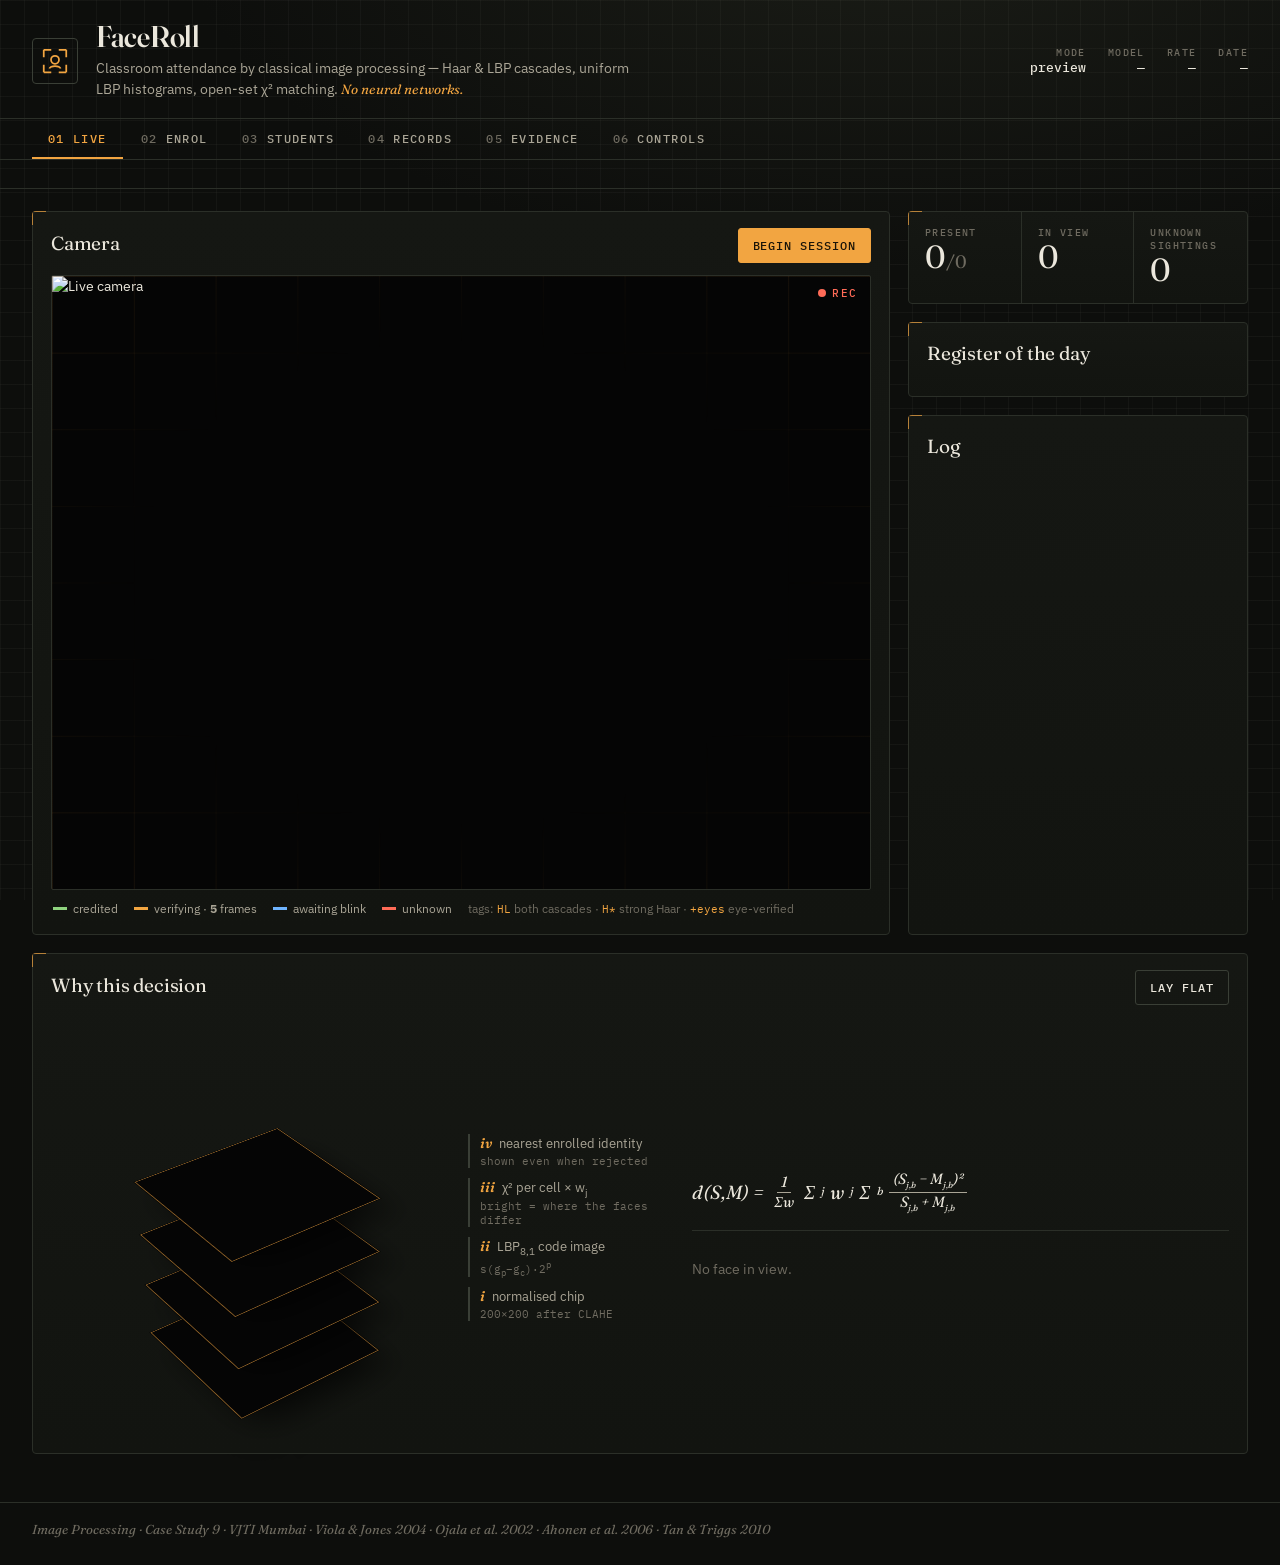
==== static/index.html @ 32aed8c4 "Stage 2: end-to-end system with Haar+LBP consensus, open-set LBP, web dashboard - detector.py: Haar " ====
<!doctype html>
<html lang="en">
<head>
<meta charset="utf-8">
<meta name="viewport" content="width=device-width, initial-scale=1">
<title>FaceRoll Attendance</title>
<link rel="preconnect" href="https://fonts.googleapis.com">
<link rel="preconnect" href="https://fonts.gstatic.com" crossorigin>
<link href="https://fonts.googleapis.com/css2?family=Fraunces:opsz,wght@9..144,400;9..144,600&family=IBM+Plex+Mono:wght@400;500&family=IBM+Plex+Sans:wght@400;500;600&display=swap" rel="stylesheet">
<link rel="stylesheet" href="/static/style.css">
<link rel="icon" href="data:image/svg+xml,<svg xmlns='http://www.w3.org/2000/svg' viewBox='0 0 24 24'><rect width='24' height='24' rx='3' fill='%23161814'/><path d='M5 5h5M5 5v5M19 5h-5M19 5v5M5 19h5M5 19v-5M19 19h-5M19 19v-5' stroke='%23f2a541' stroke-width='2' fill='none'/></svg>">
</head>
<body>
<header class="masthead">
  <div class="mark">
    <svg viewBox="0 0 24 24"><path d="M3 3h6M3 3v6M21 3h-6M21 3v6M3 21h6M3 21v-6M21 21h-6M21 21v-6"/><circle cx="12" cy="11" r="3.2"/><path d="M7.5 18c1.2-2.6 7.8-2.6 9 0"/></svg>
  </div>
  <div class="title">
    <h1>FaceRoll</h1>
    <p>Classroom attendance by classical image processing &mdash; Haar &amp; LBP cascades, uniform LBP histograms, open-set &chi;&sup2; matching. <span class="nn">No neural networks.</span></p>
  </div>
  <div class="status">
    <div><span class="lbl">mode</span><b id="modePill">preview</b></div>
    <div><span class="lbl">model</span><b id="modelInfo">&mdash;</b></div>
    <div><span class="lbl">rate</span><b id="kFps">&mdash;</b></div>
    <div><span class="lbl">date</span><b id="dateLine">&mdash;</b></div>
  </div>
</header>

<nav class="channels">
  <a data-tab="live" class="on"><i>01</i>Live</a>
  <a data-tab="register"><i>02</i>Enrol</a>
  <a data-tab="students"><i>03</i>Students</a>
  <a data-tab="records"><i>04</i>Records</a>
  <a data-tab="insights"><i>05</i>Evidence</a>
  <a data-tab="settings"><i>06</i>Controls</a>
</nav>

<div class="chain" id="chain" aria-label="Signal chain"></div>

<main class="stage" id="stage">
  <div class="toast" id="toast"></div>

  <!-- ============================================================ LIVE -->
  <section id="tab-live" class="face on">
    <div class="grid-live">
      <div class="panel scope">
        <div class="panel-head">
          <h2>Camera</h2>
          <div class="actions">
            <button id="btnStart" class="go">Begin session</button>
            <button id="btnStop" class="stop" hidden>End &amp; write register</button>
          </div>
        </div>
        <div class="video-wrap">
          <img id="video" src="/stream.mjpg" alt="Live camera">
          <div class="graticule"></div>
          <div class="rec" id="recDot" hidden>REC</div>
        </div>
        <div class="legend">
          <span><i class="sw ok"></i>credited</span>
          <span><i class="sw ver"></i>verifying &middot; <b id="confN">5</b> frames</span>
          <span><i class="sw blink"></i>awaiting blink</span>
          <span><i class="sw bad"></i>unknown</span>
          <span class="dim">tags: <code>HL</code> both cascades &middot; <code>H*</code> strong Haar &middot; <code>+eyes</code> eye-verified</span>
        </div>
      </div>

      <div class="col">
        <div class="panel readouts">
          <div class="ro"><span>present</span><b id="kPresent">0<small>/0</small></b></div>
          <div class="ro"><span>in view</span><b id="kFaces">0</b></div>
          <div class="ro"><span>unknown sightings</span><b id="kUnknown">0</b></div>
        </div>
        <div class="panel">
          <div class="panel-head"><h2>Register of the day</h2><span class="dim mono" id="rosterCount"></span></div>
          <ul class="roster" id="roster"></ul>
        </div>
        <div class="panel grow">
          <div class="panel-head"><h2>Log</h2></div>
          <ul class="feed" id="feed"></ul>
        </div>
      </div>
    </div>

    <div class="panel why">
      <div class="panel-head">
        <h2>Why this decision</h2>
        <button class="ghost" id="btnFlat">Lay flat</button>
      </div>
      <div class="why-grid">
        <div class="stack-wrap">
          <div class="stack" id="stack">
            <div class="layer" style="--i:0"><div class="img" data-q="0"></div><label><b>i</b> normalised chip<small>200&times;200, CLAHE</small></label></div>
            <div class="layer" style="--i:1"><div class="img" data-q="1"></div><label><b>ii</b> LBP<sub>8,1</sub> codes<small>s(g<sub>p</sub>&minus;g<sub>c</sub>)&middot;2<sup>p</sup></small></label></div>
            <div class="layer" style="--i:2"><div class="img" data-q="2"></div><label><b>iii</b> &chi;&sup2; per cell &times; w<sub>j</sub><small>where it differs</small></label></div>
            <div class="layer" style="--i:3"><div class="img" data-q="3"></div><label><b>iv</b> nearest identity<small>enrolment image</small></label></div>
          </div>
          <ol class="stack-legend" id="stackLegend">
            <li data-l="3"><b>iv</b> nearest enrolled identity <small>shown even when rejected</small></li>
            <li data-l="2"><b>iii</b> &chi;&sup2; per cell &times; w<sub>j</sub> <small>bright = where the faces differ</small></li>
            <li data-l="1"><b>ii</b> LBP<sub>8,1</sub> code image <small>s(g<sub>p</sub>&minus;g<sub>c</sub>)&middot;2<sup>p</sup></small></li>
            <li data-l="0"><b>i</b> normalised chip <small>200&times;200 after CLAHE</small></li>
          </ol>
        </div>
        <div class="decision" id="decision">
          <div class="eq">
            d(S,M) = <span class="frac"><span>1</span><span>&Sigma;w</span></span>
            &Sigma;<sub>j</sub> w<sub>j</sub> &Sigma;<sub>b</sub>
            <span class="frac"><span>(S<sub>j,b</sub> &minus; M<sub>j,b</sub>)&sup2;</span><span>S<sub>j,b</sub> + M<sub>j,b</sub></span></span>
          </div>
          <div id="faceTable" class="faces"><p class="dim">No face in view.</p></div>
        </div>
      </div>
    </div>
  </section>

  <!-- ============================================================ REGISTER -->
  <section id="tab-register" class="face">
    <div class="grid-2">
      <div class="panel">
        <div class="panel-head"><h2>Enrol a student</h2></div>
        <p class="lede">Thirty face images are taken from the webcam. Blurred (variance of Laplacian &lt; 40), dark or over-exposed captures are refused, and small head turns are requested so the templates span some pose.</p>
        <label>Roll number<input id="rRoll" placeholder="241060059" autocomplete="off" spellcheck="false"></label>
        <label>Name<input id="rName" placeholder="Full name" autocomplete="off" spellcheck="false"></label>
        <div class="seg"><button class="on" data-src="cam">Webcam</button><button data-src="upload">From photographs</button></div>
        <div id="srcCam"><button id="btnReg" class="go wide">Start capture</button></div>
        <div id="srcUpload" hidden>
          <label class="drop">Ten or more photographs, one clear face each<input type="file" id="rFiles" multiple accept="image/*"></label>
          <button id="btnUpload" class="go wide">Import and train</button>
        </div>
      </div>
      <div class="panel">
        <div class="video-wrap"><img id="regVideo" alt="Enrolment camera"><div class="graticule"></div></div>
        <div class="reg-status">
          <div class="ring"><svg viewBox="0 0 36 36"><circle cx="18" cy="18" r="15.5" class="track"/><circle cx="18" cy="18" r="15.5" class="prog" id="ringProg"/></svg><b id="ringTxt">0/30</b></div>
          <div><div class="hint" id="regHint">Enter a roll number and name, then start.</div>
            <button id="btnRegCancel" class="ghost" hidden>Stop</button></div>
        </div>
      </div>
    </div>
  </section>

  <!-- ============================================================ STUDENTS -->
  <section id="tab-students" class="face">
    <div class="panel-head bare">
      <h2 class="big">Enrolled students</h2>
      <div class="actions"><span class="dim small">Images stay on this machine in <code>dataset/</code>. Click a card to see its captures.</span><button id="btnTrain">Retrain</button></div>
    </div>
    <div class="cards" id="studentCards"></div>
  </section>

  <!-- ============================================================ RECORDS -->
  <section id="tab-records" class="face">
    <div class="panel-head bare"><h2 class="big">Attendance registers</h2><span class="dim small">One CSV per day &middot; roll, name, status, time</span></div>
    <div id="recordList"></div>
  </section>

  <!-- ============================================================ EVIDENCE -->
  <section id="tab-insights" class="face">
    <div class="panel-head bare"><h2 class="big">Evidence</h2><span class="dim small">Measured with <code>benchmark.py</code> on LFW and Extended Yale B &middot; click a plot to turn it over</span></div>
    <div class="readouts wide" id="benchKpis"></div>
    <div class="figs" id="figs"></div>
  </section>

  <!-- ============================================================ SETTINGS -->
  <section id="tab-settings" class="face">
    <div class="grid-2">
      <div class="panel form">
        <div class="panel-head"><h2>Detection</h2></div>
        <label>Detector
          <select id="sDETECTOR"><option value="consensus">Consensus &mdash; Haar &and; LBP, eye rescue</option><option value="haar">Haar cascade (Viola&ndash;Jones)</option><option value="lbp">LBP cascade (fastest)</option><option value="union">Union &mdash; Haar &or; LBP</option></select></label>
        <label>Haar minimum neighbours <output id="oMIN_NEIGHBORS"></output><input type="range" id="sMIN_NEIGHBORS" min="3" max="12" step="1"></label>
        <div class="panel-head"><h2>Recognition</h2></div>
        <label>Illumination normalisation
          <select id="sILLUMINATION"><option value="clahe">CLAHE (clip 2.0, 8&times;8 tiles)</option><option value="tantriggs">Tan&ndash;Triggs (&gamma;, DoG, equalisation)</option><option value="none">None</option></select></label>
        <label class="check"><input type="checkbox" id="sLBP_TERNARY"> Local Ternary Patterns (t = 5)</label>
        <label>Distance threshold &tau;<sub>d</sub> <output id="oDIST_THRESHOLD"></output><input type="range" id="sDIST_THRESHOLD" min="0.1" max="0.8" step="0.01"></label>
        <label>Ratio threshold &tau;<sub>r</sub> = d<sub>1</sub>/d<sub>2</sub> <output id="oRATIO_THRESHOLD"></output><input type="range" id="sRATIO_THRESHOLD" min="0.6" max="1" step="0.01"></label>
        <div class="panel-head"><h2>Decision</h2></div>
        <label>Consecutive frames to credit <output id="oCONFIRM_FRAMES"></output><input type="range" id="sCONFIRM_FRAMES" min="1" max="15" step="1"></label>
        <label class="check"><input type="checkbox" id="sLIVENESS"> Require a blink (rejects printed photographs)</label>
        <button id="btnSave" class="go">Apply</button>
      </div>
      <div class="panel">
        <div class="panel-head"><h2>Calibrate on this class</h2></div>
        <p class="lede">Five-fold identification and a leave-one-person-out impostor test on the enrolled students (three or more). Reports the most lenient (&tau;<sub>d</sub>, &tau;<sub>r</sub>) that admits at most 1% of strangers.</p>
        <button id="btnCal">Run calibration</button>
        <pre id="calLog" class="log" hidden></pre>
        <button id="btnCalApply" class="go" hidden>Use suggested thresholds</button>
        <div class="panel-head" style="margin-top:24px"><h2>Camera</h2></div>
        <label class="check"><input type="checkbox" id="camOn" checked> Camera on</label>
      </div>
    </div>
  </section>
</main>

<footer class="colophon">Image Processing &middot; Case Study 9 &middot; VJTI Mumbai &middot; Viola &amp; Jones 2004 &middot; Ojala et al. 2002 &middot; Ahonen et al. 2006 &middot; Tan &amp; Triggs 2010</footer>
<script src="/static/app.js"></script>
</body>
</html>
---- static/style.css ----
/* FaceRoll: a lab instrument with a journal's typography. */
:root {
  --bg: #0d0e0c; --panel: #151713; --panel-2: #1c1f1a; --line: #2b2f28; --line-2: #3a3f36;
  --grid: rgba(233, 230, 220, .035);
  --ink: #ebe7dc; --ink-2: #aaa596; --ink-3: #6f6b60;
  --amber: #f2a541; --green: #8fd37f; --red: #ff6b57; --blue: #6fb4ff;
  --serif: "Fraunces", "Iowan Old Style", Georgia, serif;
  --sans: "IBM Plex Sans", ui-sans-serif, system-ui, sans-serif;
  --mono: "IBM Plex Mono", ui-monospace, "SF Mono", Menlo, monospace;
  --ease: cubic-bezier(.2, .7, .1, 1);
  color-scheme: dark;
}
* { box-sizing: border-box; }
html, body { margin: 0; }
body {
  min-height: 100vh; color: var(--ink); font: 14px/1.55 var(--sans);
  background:
    linear-gradient(var(--grid) 1px, transparent 1px) 0 0 / 24px 24px,
    linear-gradient(90deg, var(--grid) 1px, transparent 1px) 0 0 / 24px 24px,
    radial-gradient(1200px 600px at 70% -10%, #1b1d17 0%, transparent 60%),
    var(--bg);
  background-attachment: fixed;
}
code, .mono { font-family: var(--mono); font-size: .9em; }
code { color: var(--amber); }
.dim { color: var(--ink-3); } .small { font-size: 12.5px; }
h1, h2 { font-family: var(--serif); font-weight: 400; margin: 0; letter-spacing: -.01em; }

/* ------------------------------------------------------------- masthead */
.masthead { display: grid; grid-template-columns: auto 1fr auto; gap: 18px; align-items: center;
  padding: 22px 32px 18px; border-bottom: 1px solid var(--line); }
.mark { width: 46px; height: 46px; border: 1px solid var(--line-2); border-radius: 4px; display: grid; place-items: center; }
.mark svg { width: 30px; fill: none; stroke: var(--amber); stroke-width: 1.4; }
.title h1 { font-size: 30px; line-height: 1; font-weight: 600; font-variation-settings: "opsz" 144; }
.title p { margin: 6px 0 0; color: var(--ink-2); max-width: 68ch; font-size: 13.5px; }
.title .nn { color: var(--amber); font-style: italic; font-family: var(--serif); }
.status { display: flex; gap: 22px; }
.status div { display: flex; flex-direction: column; align-items: flex-end; }
.status .lbl { font: 500 10px var(--mono); text-transform: uppercase; letter-spacing: .14em; color: var(--ink-3); }
.status b { font: 500 13px var(--mono); color: var(--ink); white-space: nowrap; }
#modePill.attendance { color: var(--red); } #modePill.register { color: var(--amber); }

/* ------------------------------------------------------------- channel selector */
.channels { display: flex; gap: 2px; padding: 0 32px; border-bottom: 1px solid var(--line); overflow-x: auto; }
.channels a { cursor: pointer; padding: 12px 16px 11px; color: var(--ink-2); font: 500 12px var(--mono); text-transform: uppercase;
  letter-spacing: .12em; border-bottom: 2px solid transparent; white-space: nowrap; user-select: none; transition: color .2s; }
.channels a i { font-style: normal; color: var(--ink-3); margin-right: 8px; }
.channels a:hover { color: var(--ink); }
.channels a.on { color: var(--amber); border-bottom-color: var(--amber); }
.channels a.on i { color: var(--amber); }

/* ------------------------------------------------------------- signal chain */
.chain { display: flex; align-items: stretch; gap: 0; padding: 14px 32px; overflow-x: auto; border-bottom: 1px solid var(--line); }
.blk { flex: 1 1 auto; padding: 6px 9px; border: 1px solid var(--line-2); background: var(--panel); border-radius: 3px; }
.blk b { display: block; font: 500 10.5px var(--mono); text-transform: uppercase; letter-spacing: .08em; color: var(--ink); }
.blk span { display: block; font: 400 10.5px var(--mono); color: var(--ink-3); white-space: nowrap; }
.blk.hot { border-color: var(--amber); } .blk.hot b { color: var(--amber); }
.wire { flex: none; width: 14px; align-self: center; height: 1px; background: var(--line-2); position: relative; overflow: hidden; }
.wire::after { content: ""; position: absolute; top: -1px; left: -8px; width: 8px; height: 3px; background: var(--amber);
  animation: pulse 1.6s linear infinite; opacity: .9; }
@keyframes pulse { to { left: 22px; } }

/* ------------------------------------------------------------- 3D stage: tabs are faces of a cube */
.stage { position: relative; perspective: 2200px; perspective-origin: 50% 30%; padding: 22px 32px 30px; }
.face { display: none; transform-style: preserve-3d; backface-visibility: hidden; }
.face.on { display: block; }
.face.in-r  { animation: cubeInR  .62s var(--ease) both; transform-origin: 0% 50%; }
.face.in-l  { animation: cubeInL  .62s var(--ease) both; transform-origin: 100% 50%; }
.face.out-r { animation: cubeOutR .62s var(--ease) both; transform-origin: 100% 50%; position: absolute; inset: 22px 32px auto; }
.face.out-l { animation: cubeOutL .62s var(--ease) both; transform-origin: 0% 50%;   position: absolute; inset: 22px 32px auto; }
@keyframes cubeInR  { from { transform: translateX(45%) rotateY(70deg);  opacity: 0; filter: brightness(.4); } to { transform: none; opacity: 1; filter: none; } }
@keyframes cubeInL  { from { transform: translateX(-45%) rotateY(-70deg); opacity: 0; filter: brightness(.4); } to { transform: none; opacity: 1; filter: none; } }
@keyframes cubeOutR { to   { transform: translateX(-45%) rotateY(-70deg); opacity: 0; filter: brightness(.4); } }
@keyframes cubeOutL { to   { transform: translateX(45%) rotateY(70deg);  opacity: 0; filter: brightness(.4); } }

/* ------------------------------------------------------------- panels */
.panel { background: linear-gradient(180deg, var(--panel), #121410); border: 1px solid var(--line); border-radius: 4px;
  padding: 16px 18px; margin-bottom: 18px; position: relative; }
.panel::before { content: ""; position: absolute; inset: -1px; border-radius: 4px; pointer-events: none;
  background: linear-gradient(90deg, var(--amber) 0 14px, transparent 14px) top left / 100% 1px no-repeat,
              linear-gradient(180deg, var(--amber) 0 14px, transparent 14px) top left / 1px 100% no-repeat; opacity: .7; }
.panel-head { display: flex; justify-content: space-between; align-items: baseline; gap: 12px; margin-bottom: 12px; flex-wrap: wrap; }
.panel-head h2 { font-size: 19px; }
.panel-head h2.big { font-size: 26px; }
.panel-head.bare { margin-bottom: 18px; }
.lede { color: var(--ink-2); margin: 0 0 16px; max-width: 60ch; }
.actions { display: flex; gap: 8px; align-items: center; }
.grid-live { display: grid; grid-template-columns: minmax(0, 1fr) 340px; gap: 18px; }
.grid-2 { display: grid; grid-template-columns: 1fr 1fr; gap: 18px; }
.col { display: flex; flex-direction: column; } .col .grow { flex: 1; }

/* ------------------------------------------------------------- controls */
button { font: 500 12px var(--mono); text-transform: uppercase; letter-spacing: .08em; border-radius: 3px; padding: 9px 14px;
  cursor: pointer; border: 1px solid var(--line-2); background: var(--panel-2); color: var(--ink); transition: .15s; }
button:hover { border-color: var(--ink-3); }
button.go { background: var(--amber); border-color: var(--amber); color: #1a1408; }
button.go:hover { filter: brightness(1.1); }
button.stop { background: transparent; border-color: var(--red); color: var(--red); }
button.stop:hover { background: rgba(255, 107, 87, .1); }
button.ghost { background: transparent; }
button.wide { width: 100%; margin-top: 6px; }
button:disabled { opacity: .45; cursor: default; }
label { display: block; margin-bottom: 14px; color: var(--ink-2); font-size: 13px; }
label output { float: right; color: var(--amber); font-family: var(--mono); }
input:not([type]), select { display: block; width: 100%; margin-top: 5px; padding: 9px 10px; font: 14px var(--sans);
  border-radius: 3px; border: 1px solid var(--line-2); background: var(--bg); color: var(--ink); }
input:not([type]):focus, select:focus { outline: none; border-color: var(--amber); }
input[type=range] { width: 100%; accent-color: var(--amber); margin-top: 6px; }
input[type=checkbox] { accent-color: var(--amber); width: 15px; height: 15px; }
label.check { display: flex; gap: 10px; align-items: center; color: var(--ink); }
.seg { display: inline-flex; border: 1px solid var(--line-2); border-radius: 3px; margin: 2px 0 14px; }
.seg button { border: 0; background: transparent; color: var(--ink-2); }
.seg button.on { background: var(--panel-2); color: var(--amber); }
.drop { border: 1px dashed var(--line-2); border-radius: 3px; padding: 18px; text-align: center; }
.drop input { margin-top: 10px; color: var(--ink-2); }
.form .panel-head:not(:first-child) { margin-top: 20px; }

/* ------------------------------------------------------------- video */
.video-wrap { position: relative; background: #050505; border: 1px solid var(--line); border-radius: 2px; overflow: hidden; aspect-ratio: 4 / 3; }
.video-wrap img { width: 100%; height: 100%; object-fit: contain; display: block; }
.graticule { position: absolute; inset: 0; pointer-events: none;
  background:
    linear-gradient(rgba(242,165,65,.10) 1px, transparent 1px) 0 0 / 10% 12.5%,
    linear-gradient(90deg, rgba(242,165,65,.10) 1px, transparent 1px) 0 0 / 10% 12.5%;
  mask: radial-gradient(ellipse at center, transparent 55%, #000 100%); }
.rec { position: absolute; top: 10px; right: 12px; font: 500 11px var(--mono); letter-spacing: .14em; color: var(--red);
  display: flex; align-items: center; gap: 6px; }
.rec::before { content: ""; width: 8px; height: 8px; border-radius: 50%; background: var(--red); animation: blink 1.2s steps(2) infinite; }
@keyframes blink { 50% { opacity: 0; } }
.legend { display: flex; flex-wrap: wrap; gap: 6px 16px; padding: 10px 2px 0; font-size: 12px; color: var(--ink-2); }
.legend code { font-size: 11px; }
.sw { display: inline-block; width: 14px; height: 3px; margin-right: 6px; vertical-align: 3px; }
.sw.ok { background: var(--green); } .sw.ver { background: var(--amber); } .sw.blink { background: var(--blue); } .sw.bad { background: var(--red); }

/* ------------------------------------------------------------- readouts */
.readouts { display: grid; grid-template-columns: repeat(3, 1fr); gap: 0; padding: 0; }
.readouts.wide { grid-template-columns: repeat(4, 1fr); background: linear-gradient(180deg, var(--panel), #121410);
  border: 1px solid var(--line); border-radius: 4px; margin-bottom: 18px; }
.ro { padding: 14px 16px; border-right: 1px solid var(--line); }
.ro:last-child { border-right: 0; }
.ro span { display: block; font: 500 10px var(--mono); text-transform: uppercase; letter-spacing: .14em; color: var(--ink-3); }
.ro b { display: block; font: 400 32px/1.15 var(--serif); font-variant-numeric: tabular-nums lining-nums; color: var(--ink); }
.ro b small { font-size: 18px; color: var(--ink-3); }
.ro p { margin: 4px 0 0; font-size: 12px; color: var(--ink-2); }
.ro .delta { font: 500 12px var(--mono); color: var(--green); }

/* ------------------------------------------------------------- roster / log */
.roster, .feed { list-style: none; margin: 0; padding: 0; max-height: 280px; overflow: auto; }
.roster li { display: grid; grid-template-columns: 34px 1fr auto; gap: 10px; align-items: center; padding: 7px 0; border-bottom: 1px dotted var(--line-2); }
.roster li:last-child { border-bottom: 0; }
.avatar { width: 34px; height: 34px; border-radius: 2px; object-fit: cover; background: var(--panel-2); filter: grayscale(1) contrast(1.1); }
.roster li.Present .avatar { filter: none; }
.roster b { display: block; font-weight: 500; overflow: hidden; text-overflow: ellipsis; white-space: nowrap; }
.roster span.r { font: 12px var(--mono); color: var(--ink-3); }
.st { font: 500 10.5px var(--mono); letter-spacing: .1em; text-transform: uppercase; padding: 2px 7px; border: 1px solid; border-radius: 2px; }
.st.Present { color: var(--green); border-color: rgba(143,211,127,.4); }
.st.Absent { color: var(--ink-3); border-color: var(--line-2); }
.feed li { padding: 6px 0; border-bottom: 1px dotted var(--line-2); font-size: 13px; animation: slide .4s var(--ease); }
.feed time { font: 12px var(--mono); color: var(--amber); margin-right: 10px; }
@keyframes slide { from { opacity: 0; transform: translateY(-6px); } }

/* ------------------------------------------------------------- WHY: exploded 3D layer stack */
.why-grid { display: grid; grid-template-columns: minmax(0, 1.15fr) minmax(0, 1fr); gap: 24px; align-items: center; }
.stack-wrap { perspective: 1400px; height: 420px; display: grid; grid-template-columns: 1fr 200px; align-items: center; justify-items: center; overflow: visible; }
.stack-legend { list-style: none; margin: 0; padding: 0; display: grid; gap: 10px; justify-self: start; }
.stack-legend li { font-size: 12.5px; color: var(--ink-2); cursor: default; padding-left: 10px; border-left: 2px solid var(--line-2); transition: .2s; }
.stack-legend li b { font: italic 600 14px var(--serif); color: var(--amber); margin-right: 4px; }
.stack-legend li small { display: block; font: 10.5px var(--mono); color: var(--ink-3); }
.stack-legend li:hover { border-left-color: var(--amber); color: var(--ink); }
.layer.lift .img { border-color: var(--amber); box-shadow: 0 0 0 1px var(--amber), 0 40px 50px -10px rgba(0,0,0,.8); }
.stack:not(.flat) .layer label { display: none; }
.stack:not(.flat) .layer.lift { transform: translateZ(calc(var(--i) * 84px + 50px)); }
.stack { position: relative; width: 170px; height: 170px; transform-style: preserve-3d;
  transform: translateY(40px) rotateX(56deg) rotateZ(-38deg) translateZ(-95px); transition: transform .9s var(--ease); }
.layer { position: absolute; inset: 0; transform-style: preserve-3d; transition: transform .9s var(--ease);
  transform: translateZ(calc(var(--i) * 62px)); }
.layer .img { position: absolute; inset: 0; border: 1px solid rgba(242,165,65,.55); background-color: #050505;
  background-size: 400% 100%; background-repeat: no-repeat; image-rendering: pixelated;
  box-shadow: 0 0 0 1px rgba(0,0,0,.6), 0 30px 40px -10px rgba(0,0,0,.7); }
.layer .img[data-q="0"] { background-position: 0% 0; } .layer .img[data-q="1"] { background-position: 33.333% 0; }
.layer .img[data-q="2"] { background-position: 66.667% 0; } .layer .img[data-q="3"] { background-position: 100% 0; }
.layer label { position: absolute; left: 100%; top: 0; margin: 0 0 0 14px; width: 170px; color: var(--ink-2); font-size: 12px;
  transform: rotateZ(38deg) rotateX(-56deg); transform-origin: 0 0; transition: transform .9s var(--ease), opacity .4s; }
.layer label b { font: italic 600 13px var(--serif); color: var(--amber); margin-right: 4px; }
.layer label small { display: block; color: var(--ink-3); font-family: var(--mono); font-size: 10.5px; }
.stack-wrap:hover .layer { transform: translateZ(calc(var(--i) * 84px)); }
/* flat: the same four layers laid side by side, labels underneath */
.stack.flat { transform: none; width: 100%; height: 150px; }
.stack.flat .layer { transform: translateX(calc(var(--i) * 108%)); width: 23%; height: auto; aspect-ratio: 1; }
.stack.flat .layer label { left: 0; top: 100%; margin: 8px 0 0; width: 100%; transform: none; }
.stack-wrap:has(.flat) { height: 230px; place-items: start; perspective: none; grid-template-columns: 1fr; }
.stack-wrap:has(.flat) .stack-legend { display: none; }
.stack-wrap:has(.flat):hover .layer { transform: translateX(calc(var(--i) * 108%)); }

.eq { font: 400 19px/1 var(--serif); color: var(--ink); padding: 12px 0 18px; border-bottom: 1px solid var(--line); margin-bottom: 14px;
  display: flex; align-items: center; gap: 6px; flex-wrap: wrap; font-style: italic; }
.eq sub { font-size: .6em; } .frac { display: inline-flex; flex-direction: column; align-items: center; font-size: .78em; vertical-align: middle; }
.frac span:first-child { border-bottom: 1px solid var(--ink-2); padding: 0 4px 2px; } .frac span:last-child { padding: 2px 4px 0; }
.faces { display: grid; gap: 14px; }
.fr { display: grid; gap: 6px; }
.fr-head { display: flex; justify-content: space-between; align-items: baseline; }
.fr-head b { font: 400 18px var(--serif); }
.fr-head span { font: 11px var(--mono); color: var(--ink-3); text-transform: uppercase; letter-spacing: .1em; }
.gauge { display: grid; grid-template-columns: 74px 1fr 70px; align-items: center; gap: 10px; font: 12px var(--mono); color: var(--ink-2); }
.gauge .g { position: relative; height: 10px; border: 1px solid var(--line-2);
  background: repeating-linear-gradient(90deg, transparent 0 9.5%, var(--line) 9.5% 10%); }
.gauge .g em { position: absolute; left: 0; top: 0; bottom: 0; transition: width .25s var(--ease); }
.gauge .g i { position: absolute; top: -5px; bottom: -5px; width: 0; border-left: 2px solid var(--ink); }
.gauge .g i::after { content: "τ"; position: absolute; top: -15px; left: -4px; font: italic 11px var(--serif); color: var(--ink-2); }
.gauge b { text-align: right; font-weight: 500; }
.gauge.ok b { color: var(--green); } .gauge.no b { color: var(--red); }

/* ------------------------------------------------------------- enrol */
.reg-status { display: flex; gap: 18px; align-items: center; margin-top: 14px; }
.ring { position: relative; width: 88px; height: 88px; flex: none; }
.ring svg { width: 100%; height: 100%; transform: rotate(-90deg); }
.ring circle { fill: none; stroke-width: 2; }
.ring .track { stroke: var(--line-2); }
.ring .prog { stroke: var(--amber); stroke-dasharray: 97.4; stroke-dashoffset: 97.4; transition: stroke-dashoffset .3s; }
.ring b { position: absolute; inset: 0; display: grid; place-items: center; font: 500 15px var(--mono); }
.hint { font: 400 20px var(--serif); margin-bottom: 8px; }

/* ------------------------------------------------------------- students: flip cards */
.cards { display: grid; grid-template-columns: repeat(auto-fill, minmax(190px, 1fr)); gap: 18px; perspective: 1400px; }
.flip { position: relative; aspect-ratio: 3 / 4; transform-style: preserve-3d; transition: transform .8s var(--ease); cursor: pointer; }
.flip.turned { transform: rotateY(180deg); }
.flip > div { position: absolute; inset: 0; backface-visibility: hidden; border: 1px solid var(--line); border-radius: 4px; overflow: hidden;
  background: var(--panel); }
.flip .back { transform: rotateY(180deg); padding: 10px; display: flex; flex-direction: column; }
.flip .front img { width: 100%; height: 72%; object-fit: cover; display: block; filter: grayscale(.35) contrast(1.05); }
.flip .front .body { padding: 10px 12px; }
.flip .front b { display: block; font: 400 17px var(--serif); }
.flip .front span { font: 12px var(--mono); color: var(--ink-3); }
.thumbs { display: grid; grid-template-columns: repeat(3, 1fr); gap: 4px; flex: 1; align-content: start; }
.thumbs img { width: 100%; aspect-ratio: 1; object-fit: cover; filter: grayscale(1); }
.back .row { display: flex; justify-content: space-between; align-items: center; margin-top: 8px; font: 11px var(--mono); color: var(--ink-3); }
.back button { padding: 5px 8px; font-size: 10.5px; border-color: var(--red); color: var(--red); background: transparent; }
.empty { padding: 48px; text-align: center; color: var(--ink-2); font: italic 18px var(--serif); }

/* ------------------------------------------------------------- records */
details.reg { margin-bottom: 12px; }
details.reg summary { cursor: pointer; display: flex; align-items: center; gap: 14px; list-style: none; }
details.reg summary::-webkit-details-marker { display: none; }
details.reg summary b { font: 400 20px var(--serif); } details.reg summary .grow { flex: 1; }
details.reg summary .frac-big { font: 14px var(--mono); color: var(--ink-2); }
table { width: 100%; border-collapse: collapse; margin-top: 14px; font-size: 13px; }
th, td { text-align: left; padding: 7px 10px; border-bottom: 1px dotted var(--line-2); }
th { font: 500 10.5px var(--mono); color: var(--ink-3); text-transform: uppercase; letter-spacing: .12em; }
td.m { font-family: var(--mono); }

/* ------------------------------------------------------------- evidence: figure flip cards */
.figs { display: grid; grid-template-columns: repeat(2, minmax(0, 1fr)); gap: 18px; perspective: 2000px; align-items: start; }
.fig { position: relative; transform-style: preserve-3d; transition: transform .9s var(--ease); cursor: pointer; min-height: 340px; }
.fig.span { grid-column: 1 / -1; min-height: 0; }
.fig.turned { transform: rotateX(180deg); }
.fig > div { backface-visibility: hidden; border: 1px solid var(--line); border-radius: 4px; background: var(--panel); padding: 14px; }
.fig .front { position: relative; }
.fig .back { position: absolute; inset: 0; transform: rotateX(180deg); overflow: auto; padding: 22px 24px; }
.fig img { width: 100%; display: block; background: #fff; border-radius: 2px; }
.fig h3 { font: 400 17px var(--serif); margin: 0 0 10px; color: var(--ink); }
.fig .front h3 { display: flex; justify-content: space-between; align-items: baseline; }
.fig .front h3 small { font: 10.5px var(--mono); color: var(--ink-3); text-transform: uppercase; letter-spacing: .12em; }
.fig .back p { color: var(--ink-2); margin: 0 0 10px; max-width: 70ch; }
.fig .back p b { color: var(--ink); font-weight: 500; }
.fig .back .num { font: 400 30px var(--serif); color: var(--amber); }

.log { background: var(--bg); border: 1px solid var(--line); border-radius: 3px; padding: 12px; font: 12px var(--mono); overflow: auto; white-space: pre; color: var(--ink-2); }
.toast { position: fixed; right: 24px; bottom: 24px; background: var(--panel-2); border: 1px solid var(--amber); color: var(--ink);
  padding: 10px 16px; border-radius: 3px; font: 13px var(--mono); opacity: 0; transform: translateY(10px) rotateX(30deg);
  transition: .35s var(--ease); pointer-events: none; max-width: 460px; z-index: 9; }
.toast.show { opacity: 1; transform: none; }
.colophon { padding: 18px 32px 28px; border-top: 1px solid var(--line); color: var(--ink-3); font: italic 13px var(--serif); }

@media (prefers-reduced-motion: reduce) {
  .face.in-r, .face.in-l, .face.out-r, .face.out-l { animation: none; }
  .out-r, .out-l { display: none !important; }
  .wire::after { animation: none; }
}
@media (max-width: 1150px) {
  .grid-live, .why-grid { grid-template-columns: 1fr; }
  .status { display: none; } .masthead { grid-template-columns: auto 1fr; }
}
@media (max-width: 760px) {
  .masthead, .channels, .chain, .stage, .colophon { padding-left: 16px; padding-right: 16px; }
  .grid-2, .figs { grid-template-columns: 1fr; }
  .readouts.wide { grid-template-columns: 1fr 1fr; }
  .title h1 { font-size: 24px; }
}
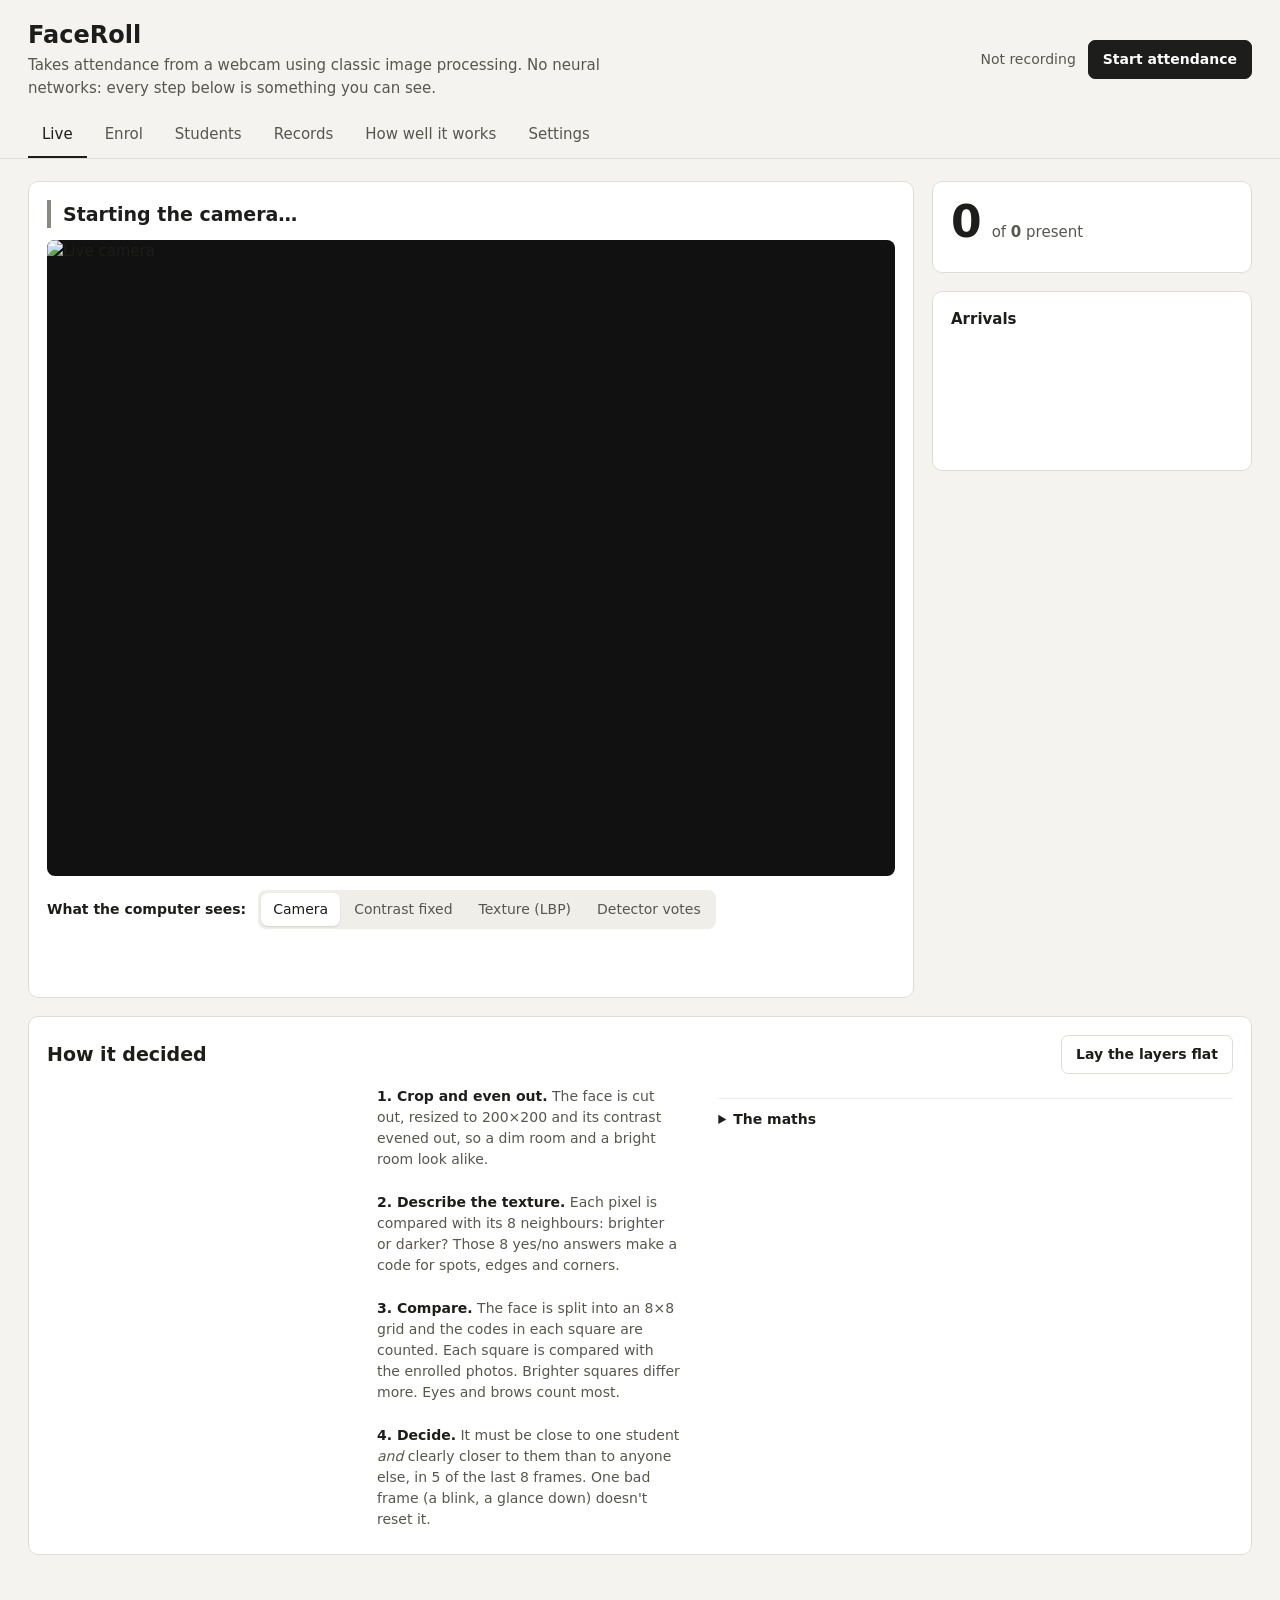
==== commit e9d4579e: "Plain-language UI, live view of the pipeline, 5-of-8 frame vote, live threshold 0.50 - UI: system fo" ====
--- a/static/index.html
+++ b/static/index.html
@@ -3,113 +3,93 @@
 <head>
 <meta charset="utf-8">
 <meta name="viewport" content="width=device-width, initial-scale=1">
-<title>FaceRoll Attendance</title>
-<link rel="preconnect" href="https://fonts.googleapis.com">
-<link rel="preconnect" href="https://fonts.gstatic.com" crossorigin>
-<link href="https://fonts.googleapis.com/css2?family=Fraunces:opsz,wght@9..144,400;9..144,600&family=IBM+Plex+Mono:wght@400;500&family=IBM+Plex+Sans:wght@400;500;600&display=swap" rel="stylesheet">
+<title>FaceRoll</title>
 <link rel="stylesheet" href="/static/style.css">
-<link rel="icon" href="data:image/svg+xml,<svg xmlns='http://www.w3.org/2000/svg' viewBox='0 0 24 24'><rect width='24' height='24' rx='3' fill='%23161814'/><path d='M5 5h5M5 5v5M19 5h-5M19 5v5M5 19h5M5 19v-5M19 19h-5M19 19v-5' stroke='%23f2a541' stroke-width='2' fill='none'/></svg>">
+<link rel="icon" href="data:image/svg+xml,<svg xmlns='http://www.w3.org/2000/svg' viewBox='0 0 24 24'><rect width='24' height='24' rx='5' fill='%23222'/><circle cx='12' cy='10' r='4' fill='white'/><path d='M5 20c1.5-4 12.5-4 14 0' fill='white'/></svg>">
 </head>
 <body>
-<header class="masthead">
-  <div class="mark">
-    <svg viewBox="0 0 24 24"><path d="M3 3h6M3 3v6M21 3h-6M21 3v6M3 21h6M3 21v-6M21 21h-6M21 21v-6"/><circle cx="12" cy="11" r="3.2"/><path d="M7.5 18c1.2-2.6 7.8-2.6 9 0"/></svg>
+<header class="top">
+  <div>
+    <h1>FaceRoll</h1>
+    <p>Takes attendance from a webcam using classic image processing. No neural networks: every step below is something you can see.</p>
   </div>
-  <div class="title">
-    <h1>FaceRoll</h1>
-    <p>Classroom attendance by classical image processing &mdash; Haar &amp; LBP cascades, uniform LBP histograms, open-set &chi;&sup2; matching. <span class="nn">No neural networks.</span></p>
-  </div>
-  <div class="status">
-    <div><span class="lbl">mode</span><b id="modePill">preview</b></div>
-    <div><span class="lbl">model</span><b id="modelInfo">&mdash;</b></div>
-    <div><span class="lbl">rate</span><b id="kFps">&mdash;</b></div>
-    <div><span class="lbl">date</span><b id="dateLine">&mdash;</b></div>
+  <div class="session" id="sessionBox">
+    <span id="sessionText">Not recording</span>
+    <button id="btnStart" class="primary">Start attendance</button>
+    <button id="btnStop" class="danger" hidden>Finish and save</button>
   </div>
 </header>
 
-<nav class="channels">
-  <a data-tab="live" class="on"><i>01</i>Live</a>
-  <a data-tab="register"><i>02</i>Enrol</a>
-  <a data-tab="students"><i>03</i>Students</a>
-  <a data-tab="records"><i>04</i>Records</a>
-  <a data-tab="insights"><i>05</i>Evidence</a>
-  <a data-tab="settings"><i>06</i>Controls</a>
+<nav class="tabs">
+  <a data-tab="live" class="on">Live</a>
+  <a data-tab="register">Enrol</a>
+  <a data-tab="students">Students</a>
+  <a data-tab="records">Records</a>
+  <a data-tab="insights">How well it works</a>
+  <a data-tab="settings">Settings</a>
 </nav>
 
-<div class="chain" id="chain" aria-label="Signal chain"></div>
-
-<main class="stage" id="stage">
+<main class="stage">
   <div class="toast" id="toast"></div>
 
   <!-- ============================================================ LIVE -->
   <section id="tab-live" class="face on">
-    <div class="grid-live">
-      <div class="panel scope">
-        <div class="panel-head">
-          <h2>Camera</h2>
-          <div class="actions">
-            <button id="btnStart" class="go">Begin session</button>
-            <button id="btnStop" class="stop" hidden>End &amp; write register</button>
+    <div class="live">
+      <div class="card">
+        <p class="say" id="say">Starting the camera…</p>
+        <div class="video-wrap"><img id="video" src="/stream.mjpg" alt="Live camera"></div>
+
+        <div class="sees">
+          <span class="label">What the computer sees:</span>
+          <div class="seg" id="viewSeg">
+            <button data-view="camera" class="on">Camera</button>
+            <button data-view="contrast">Contrast fixed</button>
+            <button data-view="texture">Texture (LBP)</button>
+            <button data-view="votes">Detector votes</button>
           </div>
         </div>
-        <div class="video-wrap">
-          <img id="video" src="/stream.mjpg" alt="Live camera">
-          <div class="graticule"></div>
-          <div class="rec" id="recDot" hidden>REC</div>
-        </div>
-        <div class="legend">
-          <span><i class="sw ok"></i>credited</span>
-          <span><i class="sw ver"></i>verifying &middot; <b id="confN">5</b> frames</span>
-          <span><i class="sw blink"></i>awaiting blink</span>
-          <span><i class="sw bad"></i>unknown</span>
-          <span class="dim">tags: <code>HL</code> both cascades &middot; <code>H*</code> strong Haar &middot; <code>+eyes</code> eye-verified</span>
-        </div>
+        <p class="explain-view" id="viewNote"></p>
       </div>
 
-      <div class="col">
-        <div class="panel readouts">
-          <div class="ro"><span>present</span><b id="kPresent">0<small>/0</small></b></div>
-          <div class="ro"><span>in view</span><b id="kFaces">0</b></div>
-          <div class="ro"><span>unknown sightings</span><b id="kUnknown">0</b></div>
-        </div>
-        <div class="panel">
-          <div class="panel-head"><h2>Register of the day</h2><span class="dim mono" id="rosterCount"></span></div>
+      <div class="side">
+        <div class="card">
+          <div class="big-count"><b id="kPresent">0</b><span>of <b id="kTotal">0</b> present</span></div>
           <ul class="roster" id="roster"></ul>
         </div>
-        <div class="panel grow">
-          <div class="panel-head"><h2>Log</h2></div>
+        <div class="card">
+          <h3>Arrivals</h3>
           <ul class="feed" id="feed"></ul>
         </div>
       </div>
     </div>
 
-    <div class="panel why">
-      <div class="panel-head">
-        <h2>Why this decision</h2>
-        <button class="ghost" id="btnFlat">Lay flat</button>
+    <div class="card how">
+      <div class="how-head">
+        <h2>How it decided</h2>
+        <button class="ghost" id="btnFlat">Lay the layers flat</button>
       </div>
-      <div class="why-grid">
+      <div class="how-grid">
         <div class="stack-wrap">
           <div class="stack" id="stack">
-            <div class="layer" style="--i:0"><div class="img" data-q="0"></div><label><b>i</b> normalised chip<small>200&times;200, CLAHE</small></label></div>
-            <div class="layer" style="--i:1"><div class="img" data-q="1"></div><label><b>ii</b> LBP<sub>8,1</sub> codes<small>s(g<sub>p</sub>&minus;g<sub>c</sub>)&middot;2<sup>p</sup></small></label></div>
-            <div class="layer" style="--i:2"><div class="img" data-q="2"></div><label><b>iii</b> &chi;&sup2; per cell &times; w<sub>j</sub><small>where it differs</small></label></div>
-            <div class="layer" style="--i:3"><div class="img" data-q="3"></div><label><b>iv</b> nearest identity<small>enrolment image</small></label></div>
+            <div class="layer" style="--i:0"><div class="img" data-q="0"></div><label>1. Your face, cropped and evened out</label></div>
+            <div class="layer" style="--i:1"><div class="img" data-q="1"></div><label>2. Texture code of every pixel</label></div>
+            <div class="layer" style="--i:2"><div class="img" data-q="2"></div><label>3. Where it differs from the match</label></div>
+            <div class="layer" style="--i:3"><div class="img" data-q="3"></div><label>4. Closest enrolled student</label></div>
           </div>
-          <ol class="stack-legend" id="stackLegend">
-            <li data-l="3"><b>iv</b> nearest enrolled identity <small>shown even when rejected</small></li>
-            <li data-l="2"><b>iii</b> &chi;&sup2; per cell &times; w<sub>j</sub> <small>bright = where the faces differ</small></li>
-            <li data-l="1"><b>ii</b> LBP<sub>8,1</sub> code image <small>s(g<sub>p</sub>&minus;g<sub>c</sub>)&middot;2<sup>p</sup></small></li>
-            <li data-l="0"><b>i</b> normalised chip <small>200&times;200 after CLAHE</small></li>
+          <ol class="steps" id="steps">
+            <li data-l="0"><b>Crop and even out.</b> The face is cut out, resized to 200×200 and its contrast evened out, so a dim room and a bright room look alike.</li>
+            <li data-l="1"><b>Describe the texture.</b> Each pixel is compared with its 8 neighbours: brighter or darker? Those 8 yes/no answers make a code for spots, edges and corners.</li>
+            <li data-l="2"><b>Compare.</b> The face is split into an 8×8 grid and the codes in each square are counted. Each square is compared with the enrolled photos. Brighter squares differ more. Eyes and brows count most.</li>
+            <li data-l="3"><b>Decide.</b> It must be close to one student <i>and</i> clearly closer to them than to anyone else, in 5 of the last 8 frames. One bad frame (a blink, a glance down) doesn't reset it.</li>
           </ol>
         </div>
-        <div class="decision" id="decision">
-          <div class="eq">
-            d(S,M) = <span class="frac"><span>1</span><span>&Sigma;w</span></span>
-            &Sigma;<sub>j</sub> w<sub>j</sub> &Sigma;<sub>b</sub>
-            <span class="frac"><span>(S<sub>j,b</sub> &minus; M<sub>j,b</sub>)&sup2;</span><span>S<sub>j,b</sub> + M<sub>j,b</sub></span></span>
-          </div>
-          <div id="faceTable" class="faces"><p class="dim">No face in view.</p></div>
+        <div>
+          <div id="faceTable" class="faces"></div>
+          <details class="maths">
+            <summary>The maths</summary>
+            <div class="eq">d = <span class="frac"><span>1</span><span>Σ w</span></span> Σ<sub>j</sub> w<sub>j</sub> Σ<sub>b</sub> <span class="frac"><span>(S<sub>jb</sub> − M<sub>jb</sub>)²</span><span>S<sub>jb</sub> + M<sub>jb</sub></span></span></div>
+            <p>S is the live face and M an enrolled photo. j runs over the 128 grid squares (64 squares at two radii) and b over the 59 texture codes. w<sub>j</sub> is how useful each square is, learned from data. A face is accepted when d ≤ τ<sub>d</sub> and d<sub>closest</sub> / d<sub>second</sub> ≤ τ<sub>r</sub>.</p>
+          </details>
         </div>
       </div>
     </div>
@@ -117,24 +97,24 @@
 
   <!-- ============================================================ REGISTER -->
   <section id="tab-register" class="face">
-    <div class="grid-2">
-      <div class="panel">
-        <div class="panel-head"><h2>Enrol a student</h2></div>
-        <p class="lede">Thirty face images are taken from the webcam. Blurred (variance of Laplacian &lt; 40), dark or over-exposed captures are refused, and small head turns are requested so the templates span some pose.</p>
-        <label>Roll number<input id="rRoll" placeholder="241060059" autocomplete="off" spellcheck="false"></label>
-        <label>Name<input id="rName" placeholder="Full name" autocomplete="off" spellcheck="false"></label>
-        <div class="seg"><button class="on" data-src="cam">Webcam</button><button data-src="upload">From photographs</button></div>
-        <div id="srcCam"><button id="btnReg" class="go wide">Start capture</button></div>
+    <div class="two">
+      <div class="card">
+        <h2>Enrol a student</h2>
+        <p class="muted">Takes 30 photos from the webcam. Blurry, dark or washed-out frames are skipped, and you'll be asked to turn your head slightly so it learns a few angles.</p>
+        <label>Roll number<input id="rRoll" autocomplete="off" spellcheck="false"></label>
+        <label>Name<input id="rName" autocomplete="off" spellcheck="false"></label>
+        <div class="seg"><button class="on" data-src="cam">Webcam</button><button data-src="upload">Upload photos</button></div>
+        <div id="srcCam"><button id="btnReg" class="primary wide">Start</button></div>
         <div id="srcUpload" hidden>
-          <label class="drop">Ten or more photographs, one clear face each<input type="file" id="rFiles" multiple accept="image/*"></label>
-          <button id="btnUpload" class="go wide">Import and train</button>
+          <label class="drop">Choose 10 or more photos, one clear face in each<input type="file" id="rFiles" multiple accept="image/*"></label>
+          <button id="btnUpload" class="primary wide">Import</button>
         </div>
       </div>
-      <div class="panel">
-        <div class="video-wrap"><img id="regVideo" alt="Enrolment camera"><div class="graticule"></div></div>
+      <div class="card">
+        <div class="video-wrap"><img id="regVideo" alt="Enrolment camera"></div>
         <div class="reg-status">
           <div class="ring"><svg viewBox="0 0 36 36"><circle cx="18" cy="18" r="15.5" class="track"/><circle cx="18" cy="18" r="15.5" class="prog" id="ringProg"/></svg><b id="ringTxt">0/30</b></div>
-          <div><div class="hint" id="regHint">Enter a roll number and name, then start.</div>
+          <div><p class="hint" id="regHint">Type a roll number and name, then press Start.</p>
             <button id="btnRegCancel" class="ghost" hidden>Stop</button></div>
         </div>
       </div>
@@ -143,59 +123,55 @@
 
   <!-- ============================================================ STUDENTS -->
   <section id="tab-students" class="face">
-    <div class="panel-head bare">
-      <h2 class="big">Enrolled students</h2>
-      <div class="actions"><span class="dim small">Images stay on this machine in <code>dataset/</code>. Click a card to see its captures.</span><button id="btnTrain">Retrain</button></div>
+    <div class="row-head">
+      <h2>Students</h2>
+      <div><span class="muted small">Photos stay on this laptop. Click a card to see the photos it learned from.</span> <button id="btnTrain">Retrain</button></div>
     </div>
     <div class="cards" id="studentCards"></div>
   </section>
 
   <!-- ============================================================ RECORDS -->
   <section id="tab-records" class="face">
-    <div class="panel-head bare"><h2 class="big">Attendance registers</h2><span class="dim small">One CSV per day &middot; roll, name, status, time</span></div>
+    <div class="row-head"><h2>Records</h2><span class="muted small">One sheet per day</span></div>
     <div id="recordList"></div>
   </section>
 
   <!-- ============================================================ EVIDENCE -->
   <section id="tab-insights" class="face">
-    <div class="panel-head bare"><h2 class="big">Evidence</h2><span class="dim small">Measured with <code>benchmark.py</code> on LFW and Extended Yale B &middot; click a plot to turn it over</span></div>
-    <div class="readouts wide" id="benchKpis"></div>
+    <div class="row-head"><h2>How well it works</h2><span class="muted small">Tested on two public face datasets (LFW and Yale B). Click a chart to flip it.</span></div>
+    <div class="stats" id="benchKpis"></div>
     <div class="figs" id="figs"></div>
   </section>
 
   <!-- ============================================================ SETTINGS -->
   <section id="tab-settings" class="face">
-    <div class="grid-2">
-      <div class="panel form">
-        <div class="panel-head"><h2>Detection</h2></div>
-        <label>Detector
-          <select id="sDETECTOR"><option value="consensus">Consensus &mdash; Haar &and; LBP, eye rescue</option><option value="haar">Haar cascade (Viola&ndash;Jones)</option><option value="lbp">LBP cascade (fastest)</option><option value="union">Union &mdash; Haar &or; LBP</option></select></label>
-        <label>Haar minimum neighbours <output id="oMIN_NEIGHBORS"></output><input type="range" id="sMIN_NEIGHBORS" min="3" max="12" step="1"></label>
-        <div class="panel-head"><h2>Recognition</h2></div>
-        <label>Illumination normalisation
-          <select id="sILLUMINATION"><option value="clahe">CLAHE (clip 2.0, 8&times;8 tiles)</option><option value="tantriggs">Tan&ndash;Triggs (&gamma;, DoG, equalisation)</option><option value="none">None</option></select></label>
-        <label class="check"><input type="checkbox" id="sLBP_TERNARY"> Local Ternary Patterns (t = 5)</label>
-        <label>Distance threshold &tau;<sub>d</sub> <output id="oDIST_THRESHOLD"></output><input type="range" id="sDIST_THRESHOLD" min="0.1" max="0.8" step="0.01"></label>
-        <label>Ratio threshold &tau;<sub>r</sub> = d<sub>1</sub>/d<sub>2</sub> <output id="oRATIO_THRESHOLD"></output><input type="range" id="sRATIO_THRESHOLD" min="0.6" max="1" step="0.01"></label>
-        <div class="panel-head"><h2>Decision</h2></div>
-        <label>Consecutive frames to credit <output id="oCONFIRM_FRAMES"></output><input type="range" id="sCONFIRM_FRAMES" min="1" max="15" step="1"></label>
-        <label class="check"><input type="checkbox" id="sLIVENESS"> Require a blink (rejects printed photographs)</label>
-        <button id="btnSave" class="go">Apply</button>
+    <div class="two">
+      <div class="card form">
+        <h2>Settings</h2>
+        <label>Face finder
+          <select id="sDETECTOR"><option value="consensus">Two detectors must agree (recommended)</option><option value="haar">Haar only</option><option value="lbp">LBP only (fastest)</option><option value="union">Either detector</option></select></label>
+        <label>Lighting fix
+          <select id="sILLUMINATION"><option value="clahe">Even out contrast (CLAHE)</option><option value="tantriggs">Remove shadows (Tan–Triggs), for strong side light</option><option value="none">None</option></select></label>
+        <label class="check"><input type="checkbox" id="sLBP_TERNARY"> Ignore tiny brightness noise (LTP)</label>
+        <label>How close a match must be <output id="oDIST_THRESHOLD"></output><input type="range" id="sDIST_THRESHOLD" min="0.1" max="0.8" step="0.01"></label>
+        <label>How clearly it must beat the runner-up <output id="oRATIO_THRESHOLD"></output><input type="range" id="sRATIO_THRESHOLD" min="0.6" max="1" step="0.01"></label>
+        <label>Frames in a row before marking present <output id="oCONFIRM_FRAMES"></output><input type="range" id="sCONFIRM_FRAMES" min="1" max="15" step="1"></label>
+        <label>Haar detector strictness <output id="oMIN_NEIGHBORS"></output><input type="range" id="sMIN_NEIGHBORS" min="3" max="12" step="1"></label>
+        <label class="check"><input type="checkbox" id="sLIVENESS"> Ask for a blink (stops someone holding up a photo)</label>
+        <button id="btnSave" class="primary">Save</button>
       </div>
-      <div class="panel">
-        <div class="panel-head"><h2>Calibrate on this class</h2></div>
-        <p class="lede">Five-fold identification and a leave-one-person-out impostor test on the enrolled students (three or more). Reports the most lenient (&tau;<sub>d</sub>, &tau;<sub>r</sub>) that admits at most 1% of strangers.</p>
-        <button id="btnCal">Run calibration</button>
+      <div class="card">
+        <h2>Tune for this class</h2>
+        <p class="muted">With three or more students enrolled, this tests the system on their own photos and suggests the settings that let in at most 1 stranger in 100.</p>
+        <button id="btnCal">Run test</button>
         <pre id="calLog" class="log" hidden></pre>
-        <button id="btnCalApply" class="go" hidden>Use suggested thresholds</button>
-        <div class="panel-head" style="margin-top:24px"><h2>Camera</h2></div>
+        <button id="btnCalApply" class="primary" hidden>Use these settings</button>
+        <h3 style="margin-top:28px">Camera</h3>
         <label class="check"><input type="checkbox" id="camOn" checked> Camera on</label>
       </div>
     </div>
   </section>
 </main>
-
-<footer class="colophon">Image Processing &middot; Case Study 9 &middot; VJTI Mumbai &middot; Viola &amp; Jones 2004 &middot; Ojala et al. 2002 &middot; Ahonen et al. 2006 &middot; Tan &amp; Triggs 2010</footer>
 <script src="/static/app.js"></script>
 </body>
 </html>
--- a/static/style.css
+++ b/static/style.css
@@ -1,288 +1,208 @@
-/* FaceRoll: a lab instrument with a journal's typography. */
+/* Plain and readable: system font, white cards, one ink colour, status colours used only for meaning. */
 :root {
-  --bg: #0d0e0c; --panel: #151713; --panel-2: #1c1f1a; --line: #2b2f28; --line-2: #3a3f36;
-  --grid: rgba(233, 230, 220, .035);
-  --ink: #ebe7dc; --ink-2: #aaa596; --ink-3: #6f6b60;
-  --amber: #f2a541; --green: #8fd37f; --red: #ff6b57; --blue: #6fb4ff;
-  --serif: "Fraunces", "Iowan Old Style", Georgia, serif;
-  --sans: "IBM Plex Sans", ui-sans-serif, system-ui, sans-serif;
-  --mono: "IBM Plex Mono", ui-monospace, "SF Mono", Menlo, monospace;
+  --bg: #f4f3ef; --card: #ffffff; --soft: #efeee9; --line: #dedcd4;
+  --ink: #1d1d1b; --ink-2: #57564f; --ink-3: #8b8a82;
+  --blue: #2a66c9; --green: #2f8a3c; --amber: #c27c00; --red: #c8382e;
   --ease: cubic-bezier(.2, .7, .1, 1);
-  color-scheme: dark;
+  color-scheme: light;
 }
 * { box-sizing: border-box; }
 html, body { margin: 0; }
-body {
-  min-height: 100vh; color: var(--ink); font: 14px/1.55 var(--sans);
-  background:
-    linear-gradient(var(--grid) 1px, transparent 1px) 0 0 / 24px 24px,
-    linear-gradient(90deg, var(--grid) 1px, transparent 1px) 0 0 / 24px 24px,
-    radial-gradient(1200px 600px at 70% -10%, #1b1d17 0%, transparent 60%),
-    var(--bg);
-  background-attachment: fixed;
-}
-code, .mono { font-family: var(--mono); font-size: .9em; }
-code { color: var(--amber); }
-.dim { color: var(--ink-3); } .small { font-size: 12.5px; }
-h1, h2 { font-family: var(--serif); font-weight: 400; margin: 0; letter-spacing: -.01em; }
-
-/* ------------------------------------------------------------- masthead */
-.masthead { display: grid; grid-template-columns: auto 1fr auto; gap: 18px; align-items: center;
-  padding: 22px 32px 18px; border-bottom: 1px solid var(--line); }
-.mark { width: 46px; height: 46px; border: 1px solid var(--line-2); border-radius: 4px; display: grid; place-items: center; }
-.mark svg { width: 30px; fill: none; stroke: var(--amber); stroke-width: 1.4; }
-.title h1 { font-size: 30px; line-height: 1; font-weight: 600; font-variation-settings: "opsz" 144; }
-.title p { margin: 6px 0 0; color: var(--ink-2); max-width: 68ch; font-size: 13.5px; }
-.title .nn { color: var(--amber); font-style: italic; font-family: var(--serif); }
-.status { display: flex; gap: 22px; }
-.status div { display: flex; flex-direction: column; align-items: flex-end; }
-.status .lbl { font: 500 10px var(--mono); text-transform: uppercase; letter-spacing: .14em; color: var(--ink-3); }
-.status b { font: 500 13px var(--mono); color: var(--ink); white-space: nowrap; }
-#modePill.attendance { color: var(--red); } #modePill.register { color: var(--amber); }
-
-/* ------------------------------------------------------------- channel selector */
-.channels { display: flex; gap: 2px; padding: 0 32px; border-bottom: 1px solid var(--line); overflow-x: auto; }
-.channels a { cursor: pointer; padding: 12px 16px 11px; color: var(--ink-2); font: 500 12px var(--mono); text-transform: uppercase;
-  letter-spacing: .12em; border-bottom: 2px solid transparent; white-space: nowrap; user-select: none; transition: color .2s; }
-.channels a i { font-style: normal; color: var(--ink-3); margin-right: 8px; }
-.channels a:hover { color: var(--ink); }
-.channels a.on { color: var(--amber); border-bottom-color: var(--amber); }
-.channels a.on i { color: var(--amber); }
-
-/* ------------------------------------------------------------- signal chain */
-.chain { display: flex; align-items: stretch; gap: 0; padding: 14px 32px; overflow-x: auto; border-bottom: 1px solid var(--line); }
-.blk { flex: 1 1 auto; padding: 6px 9px; border: 1px solid var(--line-2); background: var(--panel); border-radius: 3px; }
-.blk b { display: block; font: 500 10.5px var(--mono); text-transform: uppercase; letter-spacing: .08em; color: var(--ink); }
-.blk span { display: block; font: 400 10.5px var(--mono); color: var(--ink-3); white-space: nowrap; }
-.blk.hot { border-color: var(--amber); } .blk.hot b { color: var(--amber); }
-.wire { flex: none; width: 14px; align-self: center; height: 1px; background: var(--line-2); position: relative; overflow: hidden; }
-.wire::after { content: ""; position: absolute; top: -1px; left: -8px; width: 8px; height: 3px; background: var(--amber);
-  animation: pulse 1.6s linear infinite; opacity: .9; }
-@keyframes pulse { to { left: 22px; } }
-
-/* ------------------------------------------------------------- 3D stage: tabs are faces of a cube */
-.stage { position: relative; perspective: 2200px; perspective-origin: 50% 30%; padding: 22px 32px 30px; }
+body { background: var(--bg); color: var(--ink); font: 15px/1.5 system-ui, -apple-system, "Segoe UI", Ubuntu, Cantarell, "Noto Sans", sans-serif; }
+h1, h2, h3 { margin: 0; line-height: 1.25; }
+h1 { font-size: 24px; } h2 { font-size: 19px; } h3 { font-size: 15px; margin-bottom: 8px; }
+p { margin: 4px 0 0; }
+.muted { color: var(--ink-2); } .small { font-size: 13px; }
+
+/* ------------------------------------------------------------- header + tabs */
+.top { display: flex; justify-content: space-between; align-items: center; gap: 20px; padding: 20px 28px 14px; flex-wrap: wrap; }
+.top p { color: var(--ink-2); max-width: 62ch; }
+.session { display: flex; align-items: center; gap: 12px; }
+#sessionText { color: var(--ink-2); font-size: 14px; }
+#sessionText.rec { color: var(--red); font-weight: 600; }
+#sessionText.rec::before { content: ""; display: inline-block; width: 9px; height: 9px; border-radius: 50%; background: var(--red); margin-right: 7px; animation: blink 1.2s steps(2) infinite; }
+@keyframes blink { 50% { opacity: .2; } }
+.tabs { display: flex; gap: 4px; padding: 0 28px; border-bottom: 1px solid var(--line); overflow-x: auto; }
+.tabs a { padding: 10px 14px; cursor: pointer; color: var(--ink-2); border-bottom: 2px solid transparent; white-space: nowrap; user-select: none; font-weight: 500; }
+.tabs a:hover { color: var(--ink); }
+.tabs a.on { color: var(--ink); border-bottom-color: var(--ink); }
+
+/* ------------------------------------------------------------- 3D page turns (tabs are faces of a cube) */
+.stage { position: relative; perspective: 2200px; padding: 22px 28px 40px; }
 .face { display: none; transform-style: preserve-3d; backface-visibility: hidden; }
 .face.on { display: block; }
-.face.in-r  { animation: cubeInR  .62s var(--ease) both; transform-origin: 0% 50%; }
-.face.in-l  { animation: cubeInL  .62s var(--ease) both; transform-origin: 100% 50%; }
-.face.out-r { animation: cubeOutR .62s var(--ease) both; transform-origin: 100% 50%; position: absolute; inset: 22px 32px auto; }
-.face.out-l { animation: cubeOutL .62s var(--ease) both; transform-origin: 0% 50%;   position: absolute; inset: 22px 32px auto; }
-@keyframes cubeInR  { from { transform: translateX(45%) rotateY(70deg);  opacity: 0; filter: brightness(.4); } to { transform: none; opacity: 1; filter: none; } }
-@keyframes cubeInL  { from { transform: translateX(-45%) rotateY(-70deg); opacity: 0; filter: brightness(.4); } to { transform: none; opacity: 1; filter: none; } }
-@keyframes cubeOutR { to   { transform: translateX(-45%) rotateY(-70deg); opacity: 0; filter: brightness(.4); } }
-@keyframes cubeOutL { to   { transform: translateX(45%) rotateY(70deg);  opacity: 0; filter: brightness(.4); } }
-
-/* ------------------------------------------------------------- panels */
-.panel { background: linear-gradient(180deg, var(--panel), #121410); border: 1px solid var(--line); border-radius: 4px;
-  padding: 16px 18px; margin-bottom: 18px; position: relative; }
-.panel::before { content: ""; position: absolute; inset: -1px; border-radius: 4px; pointer-events: none;
-  background: linear-gradient(90deg, var(--amber) 0 14px, transparent 14px) top left / 100% 1px no-repeat,
-              linear-gradient(180deg, var(--amber) 0 14px, transparent 14px) top left / 1px 100% no-repeat; opacity: .7; }
-.panel-head { display: flex; justify-content: space-between; align-items: baseline; gap: 12px; margin-bottom: 12px; flex-wrap: wrap; }
-.panel-head h2 { font-size: 19px; }
-.panel-head h2.big { font-size: 26px; }
-.panel-head.bare { margin-bottom: 18px; }
-.lede { color: var(--ink-2); margin: 0 0 16px; max-width: 60ch; }
-.actions { display: flex; gap: 8px; align-items: center; }
-.grid-live { display: grid; grid-template-columns: minmax(0, 1fr) 340px; gap: 18px; }
-.grid-2 { display: grid; grid-template-columns: 1fr 1fr; gap: 18px; }
-.col { display: flex; flex-direction: column; } .col .grow { flex: 1; }
-
-/* ------------------------------------------------------------- controls */
-button { font: 500 12px var(--mono); text-transform: uppercase; letter-spacing: .08em; border-radius: 3px; padding: 9px 14px;
-  cursor: pointer; border: 1px solid var(--line-2); background: var(--panel-2); color: var(--ink); transition: .15s; }
-button:hover { border-color: var(--ink-3); }
-button.go { background: var(--amber); border-color: var(--amber); color: #1a1408; }
-button.go:hover { filter: brightness(1.1); }
-button.stop { background: transparent; border-color: var(--red); color: var(--red); }
-button.stop:hover { background: rgba(255, 107, 87, .1); }
+.face.in-r  { animation: inR  .6s var(--ease) both; transform-origin: 0% 50%; }
+.face.in-l  { animation: inL  .6s var(--ease) both; transform-origin: 100% 50%; }
+.face.out-r { animation: outR .6s var(--ease) both; transform-origin: 100% 50%; position: absolute; inset: 22px 28px auto; }
+.face.out-l { animation: outL .6s var(--ease) both; transform-origin: 0% 50%;   position: absolute; inset: 22px 28px auto; }
+@keyframes inR  { from { transform: translateX(40%) rotateY(70deg);  opacity: 0; } to { transform: none; opacity: 1; } }
+@keyframes inL  { from { transform: translateX(-40%) rotateY(-70deg); opacity: 0; } to { transform: none; opacity: 1; } }
+@keyframes outR { to   { transform: translateX(-40%) rotateY(-70deg); opacity: 0; } }
+@keyframes outL { to   { transform: translateX(40%) rotateY(70deg);  opacity: 0; } }
+
+/* ------------------------------------------------------------- cards + controls */
+.card { background: var(--card); border: 1px solid var(--line); border-radius: 10px; padding: 18px; margin-bottom: 18px; }
+.two { display: grid; grid-template-columns: 1fr 1fr; gap: 18px; }
+.row-head { display: flex; justify-content: space-between; align-items: center; gap: 12px; margin-bottom: 16px; flex-wrap: wrap; }
+button { font: inherit; font-size: 14px; font-weight: 600; border-radius: 7px; padding: 8px 14px; cursor: pointer;
+  border: 1px solid var(--line); background: var(--card); color: var(--ink); }
+button:hover { background: var(--soft); }
+button.primary { background: var(--ink); border-color: var(--ink); color: #fff; }
+button.primary:hover { background: #3a3a37; }
+button.danger { background: var(--red); border-color: var(--red); color: #fff; }
 button.ghost { background: transparent; }
 button.wide { width: 100%; margin-top: 6px; }
 button:disabled { opacity: .45; cursor: default; }
-label { display: block; margin-bottom: 14px; color: var(--ink-2); font-size: 13px; }
-label output { float: right; color: var(--amber); font-family: var(--mono); }
-input:not([type]), select { display: block; width: 100%; margin-top: 5px; padding: 9px 10px; font: 14px var(--sans);
-  border-radius: 3px; border: 1px solid var(--line-2); background: var(--bg); color: var(--ink); }
-input:not([type]):focus, select:focus { outline: none; border-color: var(--amber); }
-input[type=range] { width: 100%; accent-color: var(--amber); margin-top: 6px; }
-input[type=checkbox] { accent-color: var(--amber); width: 15px; height: 15px; }
+label { display: block; margin: 12px 0; color: var(--ink-2); font-size: 14px; }
+label output { float: right; color: var(--ink); font-weight: 600; font-variant-numeric: tabular-nums; }
+input:not([type]), select { display: block; width: 100%; margin-top: 5px; padding: 9px 10px; font: inherit;
+  border-radius: 7px; border: 1px solid var(--line); background: #fff; color: var(--ink); }
+input[type=range] { width: 100%; accent-color: var(--ink); margin-top: 6px; }
+input[type=checkbox] { accent-color: var(--ink); width: 16px; height: 16px; }
 label.check { display: flex; gap: 10px; align-items: center; color: var(--ink); }
-.seg { display: inline-flex; border: 1px solid var(--line-2); border-radius: 3px; margin: 2px 0 14px; }
-.seg button { border: 0; background: transparent; color: var(--ink-2); }
-.seg button.on { background: var(--panel-2); color: var(--amber); }
-.drop { border: 1px dashed var(--line-2); border-radius: 3px; padding: 18px; text-align: center; }
-.drop input { margin-top: 10px; color: var(--ink-2); }
-.form .panel-head:not(:first-child) { margin-top: 20px; }
-
-/* ------------------------------------------------------------- video */
-.video-wrap { position: relative; background: #050505; border: 1px solid var(--line); border-radius: 2px; overflow: hidden; aspect-ratio: 4 / 3; }
+.seg { display: inline-flex; background: var(--soft); border-radius: 8px; padding: 3px; gap: 2px; flex-wrap: wrap; }
+.seg button { border: 0; background: transparent; padding: 6px 12px; font-weight: 500; color: var(--ink-2); }
+.seg button.on { background: #fff; color: var(--ink); box-shadow: 0 1px 2px rgba(0,0,0,.12); }
+.drop { border: 1.5px dashed var(--line); border-radius: 8px; padding: 18px; text-align: center; }
+.drop input { margin-top: 10px; }
+
+/* ------------------------------------------------------------- live */
+.live { display: grid; grid-template-columns: minmax(0, 1fr) 320px; gap: 18px; }
+.say { font-size: 19px; font-weight: 600; margin: 0 0 12px; padding-left: 12px; border-left: 4px solid var(--ink-3); transition: border-color .3s; }
+.say.ok { border-color: var(--green); } .say.wait { border-color: var(--amber); } .say.no { border-color: var(--red); }
+.say small { display: block; font-weight: 400; font-size: 14px; color: var(--ink-2); margin-top: 2px; }
+.video-wrap { background: #111; border-radius: 8px; overflow: hidden; aspect-ratio: 4 / 3; }
 .video-wrap img { width: 100%; height: 100%; object-fit: contain; display: block; }
-.graticule { position: absolute; inset: 0; pointer-events: none;
-  background:
-    linear-gradient(rgba(242,165,65,.10) 1px, transparent 1px) 0 0 / 10% 12.5%,
-    linear-gradient(90deg, rgba(242,165,65,.10) 1px, transparent 1px) 0 0 / 10% 12.5%;
-  mask: radial-gradient(ellipse at center, transparent 55%, #000 100%); }
-.rec { position: absolute; top: 10px; right: 12px; font: 500 11px var(--mono); letter-spacing: .14em; color: var(--red);
-  display: flex; align-items: center; gap: 6px; }
-.rec::before { content: ""; width: 8px; height: 8px; border-radius: 50%; background: var(--red); animation: blink 1.2s steps(2) infinite; }
-@keyframes blink { 50% { opacity: 0; } }
-.legend { display: flex; flex-wrap: wrap; gap: 6px 16px; padding: 10px 2px 0; font-size: 12px; color: var(--ink-2); }
-.legend code { font-size: 11px; }
-.sw { display: inline-block; width: 14px; height: 3px; margin-right: 6px; vertical-align: 3px; }
-.sw.ok { background: var(--green); } .sw.ver { background: var(--amber); } .sw.blink { background: var(--blue); } .sw.bad { background: var(--red); }
-
-/* ------------------------------------------------------------- readouts */
-.readouts { display: grid; grid-template-columns: repeat(3, 1fr); gap: 0; padding: 0; }
-.readouts.wide { grid-template-columns: repeat(4, 1fr); background: linear-gradient(180deg, var(--panel), #121410);
-  border: 1px solid var(--line); border-radius: 4px; margin-bottom: 18px; }
-.ro { padding: 14px 16px; border-right: 1px solid var(--line); }
-.ro:last-child { border-right: 0; }
-.ro span { display: block; font: 500 10px var(--mono); text-transform: uppercase; letter-spacing: .14em; color: var(--ink-3); }
-.ro b { display: block; font: 400 32px/1.15 var(--serif); font-variant-numeric: tabular-nums lining-nums; color: var(--ink); }
-.ro b small { font-size: 18px; color: var(--ink-3); }
-.ro p { margin: 4px 0 0; font-size: 12px; color: var(--ink-2); }
-.ro .delta { font: 500 12px var(--mono); color: var(--green); }
-
-/* ------------------------------------------------------------- roster / log */
-.roster, .feed { list-style: none; margin: 0; padding: 0; max-height: 280px; overflow: auto; }
-.roster li { display: grid; grid-template-columns: 34px 1fr auto; gap: 10px; align-items: center; padding: 7px 0; border-bottom: 1px dotted var(--line-2); }
-.roster li:last-child { border-bottom: 0; }
-.avatar { width: 34px; height: 34px; border-radius: 2px; object-fit: cover; background: var(--panel-2); filter: grayscale(1) contrast(1.1); }
-.roster li.Present .avatar { filter: none; }
-.roster b { display: block; font-weight: 500; overflow: hidden; text-overflow: ellipsis; white-space: nowrap; }
-.roster span.r { font: 12px var(--mono); color: var(--ink-3); }
-.st { font: 500 10.5px var(--mono); letter-spacing: .1em; text-transform: uppercase; padding: 2px 7px; border: 1px solid; border-radius: 2px; }
-.st.Present { color: var(--green); border-color: rgba(143,211,127,.4); }
-.st.Absent { color: var(--ink-3); border-color: var(--line-2); }
-.feed li { padding: 6px 0; border-bottom: 1px dotted var(--line-2); font-size: 13px; animation: slide .4s var(--ease); }
-.feed time { font: 12px var(--mono); color: var(--amber); margin-right: 10px; }
-@keyframes slide { from { opacity: 0; transform: translateY(-6px); } }
-
-/* ------------------------------------------------------------- WHY: exploded 3D layer stack */
-.why-grid { display: grid; grid-template-columns: minmax(0, 1.15fr) minmax(0, 1fr); gap: 24px; align-items: center; }
-.stack-wrap { perspective: 1400px; height: 420px; display: grid; grid-template-columns: 1fr 200px; align-items: center; justify-items: center; overflow: visible; }
-.stack-legend { list-style: none; margin: 0; padding: 0; display: grid; gap: 10px; justify-self: start; }
-.stack-legend li { font-size: 12.5px; color: var(--ink-2); cursor: default; padding-left: 10px; border-left: 2px solid var(--line-2); transition: .2s; }
-.stack-legend li b { font: italic 600 14px var(--serif); color: var(--amber); margin-right: 4px; }
-.stack-legend li small { display: block; font: 10.5px var(--mono); color: var(--ink-3); }
-.stack-legend li:hover { border-left-color: var(--amber); color: var(--ink); }
-.layer.lift .img { border-color: var(--amber); box-shadow: 0 0 0 1px var(--amber), 0 40px 50px -10px rgba(0,0,0,.8); }
-.stack:not(.flat) .layer label { display: none; }
-.stack:not(.flat) .layer.lift { transform: translateZ(calc(var(--i) * 84px + 50px)); }
-.stack { position: relative; width: 170px; height: 170px; transform-style: preserve-3d;
+.sees { display: flex; align-items: center; gap: 12px; margin-top: 14px; flex-wrap: wrap; }
+.sees .label { font-weight: 600; font-size: 14px; }
+.explain-view { color: var(--ink-2); font-size: 14px; margin-top: 8px; min-height: 42px; }
+.side .card:last-child { min-height: 180px; }
+.big-count { display: flex; align-items: baseline; gap: 10px; margin-bottom: 10px; }
+.big-count > b { font-size: 44px; line-height: 1; font-variant-numeric: tabular-nums; }
+.big-count span { color: var(--ink-2); }
+.roster, .feed { list-style: none; margin: 0; padding: 0; max-height: 320px; overflow: auto; }
+.roster li { display: grid; grid-template-columns: 36px 1fr auto; gap: 10px; align-items: center; padding: 7px 0; border-top: 1px solid var(--soft); }
+.avatar { width: 36px; height: 36px; border-radius: 50%; object-fit: cover; background: var(--soft); filter: grayscale(1); opacity: .7; }
+.roster li.Present .avatar { filter: none; opacity: 1; }
+.roster b { display: block; font-weight: 600; }
+.roster .r { font-size: 13px; color: var(--ink-3); }
+.tag { font-size: 12.5px; font-weight: 600; padding: 2px 9px; border-radius: 999px; }
+.tag.Present { background: #e3f1e4; color: var(--green); }
+.tag.Absent { background: var(--soft); color: var(--ink-3); }
+.feed li { padding: 6px 0; border-top: 1px solid var(--soft); font-size: 14px; animation: drop .4s var(--ease); }
+.feed time { color: var(--ink-3); margin-right: 8px; font-variant-numeric: tabular-nums; }
+@keyframes drop { from { opacity: 0; transform: translateY(-6px); } }
+.empty-note { color: var(--ink-3); font-size: 14px; padding: 6px 0; }
+
+/* ------------------------------------------------------------- how it decided: 3D exploded layers */
+.how-head { display: flex; justify-content: space-between; align-items: center; margin-bottom: 6px; }
+.how-grid { display: grid; grid-template-columns: minmax(0, 1.25fr) minmax(0, 1fr); gap: 28px; align-items: start; }
+.stack-wrap { display: grid; grid-template-columns: 300px 1fr; gap: 20px; align-items: center; perspective: 1400px; min-height: 400px; }
+.stack { position: relative; width: 170px; height: 170px; justify-self: center; transform-style: preserve-3d;
   transform: translateY(40px) rotateX(56deg) rotateZ(-38deg) translateZ(-95px); transition: transform .9s var(--ease); }
-.layer { position: absolute; inset: 0; transform-style: preserve-3d; transition: transform .9s var(--ease);
-  transform: translateZ(calc(var(--i) * 62px)); }
-.layer .img { position: absolute; inset: 0; border: 1px solid rgba(242,165,65,.55); background-color: #050505;
+.layer { position: absolute; inset: 0; transform-style: preserve-3d; transition: transform .9s var(--ease); transform: translateZ(calc(var(--i) * 62px)); }
+.layer .img { position: absolute; inset: 0; border: 2px solid #fff; border-radius: 3px; background-color: #222;
   background-size: 400% 100%; background-repeat: no-repeat; image-rendering: pixelated;
-  box-shadow: 0 0 0 1px rgba(0,0,0,.6), 0 30px 40px -10px rgba(0,0,0,.7); }
+  box-shadow: 0 0 0 1px rgba(0,0,0,.25), 0 26px 30px -12px rgba(0,0,0,.45); transition: border-color .2s; }
 .layer .img[data-q="0"] { background-position: 0% 0; } .layer .img[data-q="1"] { background-position: 33.333% 0; }
 .layer .img[data-q="2"] { background-position: 66.667% 0; } .layer .img[data-q="3"] { background-position: 100% 0; }
-.layer label { position: absolute; left: 100%; top: 0; margin: 0 0 0 14px; width: 170px; color: var(--ink-2); font-size: 12px;
-  transform: rotateZ(38deg) rotateX(-56deg); transform-origin: 0 0; transition: transform .9s var(--ease), opacity .4s; }
-.layer label b { font: italic 600 13px var(--serif); color: var(--amber); margin-right: 4px; }
-.layer label small { display: block; color: var(--ink-3); font-family: var(--mono); font-size: 10.5px; }
-.stack-wrap:hover .layer { transform: translateZ(calc(var(--i) * 84px)); }
-/* flat: the same four layers laid side by side, labels underneath */
-.stack.flat { transform: none; width: 100%; height: 150px; }
-.stack.flat .layer { transform: translateX(calc(var(--i) * 108%)); width: 23%; height: auto; aspect-ratio: 1; }
-.stack.flat .layer label { left: 0; top: 100%; margin: 8px 0 0; width: 100%; transform: none; }
-.stack-wrap:has(.flat) { height: 230px; place-items: start; perspective: none; grid-template-columns: 1fr; }
-.stack-wrap:has(.flat) .stack-legend { display: none; }
-.stack-wrap:has(.flat):hover .layer { transform: translateX(calc(var(--i) * 108%)); }
-
-.eq { font: 400 19px/1 var(--serif); color: var(--ink); padding: 12px 0 18px; border-bottom: 1px solid var(--line); margin-bottom: 14px;
-  display: flex; align-items: center; gap: 6px; flex-wrap: wrap; font-style: italic; }
-.eq sub { font-size: .6em; } .frac { display: inline-flex; flex-direction: column; align-items: center; font-size: .78em; vertical-align: middle; }
-.frac span:first-child { border-bottom: 1px solid var(--ink-2); padding: 0 4px 2px; } .frac span:last-child { padding: 2px 4px 0; }
-.faces { display: grid; gap: 14px; }
-.fr { display: grid; gap: 6px; }
-.fr-head { display: flex; justify-content: space-between; align-items: baseline; }
-.fr-head b { font: 400 18px var(--serif); }
-.fr-head span { font: 11px var(--mono); color: var(--ink-3); text-transform: uppercase; letter-spacing: .1em; }
-.gauge { display: grid; grid-template-columns: 74px 1fr 70px; align-items: center; gap: 10px; font: 12px var(--mono); color: var(--ink-2); }
-.gauge .g { position: relative; height: 10px; border: 1px solid var(--line-2);
-  background: repeating-linear-gradient(90deg, transparent 0 9.5%, var(--line) 9.5% 10%); }
-.gauge .g em { position: absolute; left: 0; top: 0; bottom: 0; transition: width .25s var(--ease); }
-.gauge .g i { position: absolute; top: -5px; bottom: -5px; width: 0; border-left: 2px solid var(--ink); }
-.gauge .g i::after { content: "τ"; position: absolute; top: -15px; left: -4px; font: italic 11px var(--serif); color: var(--ink-2); }
-.gauge b { text-align: right; font-weight: 500; }
-.gauge.ok b { color: var(--green); } .gauge.no b { color: var(--red); }
+.layer label { display: none; }
+.stack-wrap:hover .layer { transform: translateZ(calc(var(--i) * 80px)); }
+.layer.lift .img { border-color: var(--blue); }
+.stack:not(.flat) .layer.lift { transform: translateZ(calc(var(--i) * 80px + 50px)); }
+.steps { margin: 0; padding: 0; list-style: none; counter-reset: s; display: grid; gap: 10px; }
+.steps li { font-size: 14px; color: var(--ink-2); padding: 6px 10px; border-radius: 7px; cursor: default; counter-increment: s; transition: background .2s; }
+.steps li b { color: var(--ink); }
+.steps li::before { content: counter(s) ". "; font-weight: 700; color: var(--ink); }
+.steps li:hover { background: var(--soft); }
+/* flat: the four layers side by side with captions */
+.stack-wrap:has(.flat) { grid-template-columns: 1fr; perspective: none; min-height: 0; }
+.stack.flat { transform: none; width: 100%; height: auto; aspect-ratio: 4 / 1.25; justify-self: stretch; }
+.stack.flat .layer { transform: translateX(calc(var(--i) * 104%)); width: 23.5%; height: auto; aspect-ratio: 1; }
+.stack.flat .layer label { display: block; position: absolute; top: 100%; margin: 6px 0 0; font-size: 13px; color: var(--ink-2); }
+.stack-wrap:has(.flat):hover .layer { transform: translateX(calc(var(--i) * 104%)); }
+.stack-wrap:has(.flat) .steps { display: none; }
+
+.faces { display: grid; gap: 16px; }
+.fr-head { display: flex; justify-content: space-between; align-items: baseline; gap: 10px; margin-bottom: 6px; }
+.fr-head b { font-size: 17px; }
+.fr-head span { color: var(--ink-2); font-size: 13.5px; }
+.meter { margin: 10px 0; font-size: 13.5px; color: var(--ink-2); }
+.meter .bar { position: relative; height: 10px; background: var(--soft); border-radius: 5px; margin: 5px 0 3px; }
+.meter .bar em { position: absolute; left: 0; top: 0; bottom: 0; border-radius: 5px; transition: width .25s var(--ease); }
+.meter .bar i { position: absolute; top: -4px; bottom: -4px; width: 2px; background: var(--ink); }
+.meter .val { display: flex; justify-content: space-between; font-variant-numeric: tabular-nums; font-size: 12.5px; color: var(--ink-3); }
+.maths { margin-top: 18px; border-top: 1px solid var(--soft); padding-top: 10px; }
+.maths summary { cursor: pointer; font-weight: 600; font-size: 14px; }
+.maths p { font-size: 13.5px; color: var(--ink-2); }
+.eq { font: italic 19px/1 "Times New Roman", Times, serif; display: flex; align-items: center; gap: 5px; flex-wrap: wrap; padding: 12px 0 4px; }
+.eq sub { font-size: .6em; }
+.frac { display: inline-flex; flex-direction: column; align-items: center; font-size: .8em; }
+.frac span:first-child { border-bottom: 1px solid var(--ink); padding: 0 4px 2px; } .frac span:last-child { padding: 2px 4px 0; }
 
 /* ------------------------------------------------------------- enrol */
 .reg-status { display: flex; gap: 18px; align-items: center; margin-top: 14px; }
-.ring { position: relative; width: 88px; height: 88px; flex: none; }
+.ring { position: relative; width: 84px; height: 84px; flex: none; }
 .ring svg { width: 100%; height: 100%; transform: rotate(-90deg); }
-.ring circle { fill: none; stroke-width: 2; }
-.ring .track { stroke: var(--line-2); }
-.ring .prog { stroke: var(--amber); stroke-dasharray: 97.4; stroke-dashoffset: 97.4; transition: stroke-dashoffset .3s; }
-.ring b { position: absolute; inset: 0; display: grid; place-items: center; font: 500 15px var(--mono); }
-.hint { font: 400 20px var(--serif); margin-bottom: 8px; }
+.ring circle { fill: none; stroke-width: 3; }
+.ring .track { stroke: var(--soft); } .ring .prog { stroke: var(--green); stroke-dasharray: 97.4; stroke-dashoffset: 97.4; stroke-linecap: round; transition: stroke-dashoffset .3s; }
+.ring b { position: absolute; inset: 0; display: grid; place-items: center; font-size: 15px; font-variant-numeric: tabular-nums; }
+.hint { font-size: 18px; font-weight: 600; margin: 0 0 8px; }
 
 /* ------------------------------------------------------------- students: flip cards */
 .cards { display: grid; grid-template-columns: repeat(auto-fill, minmax(190px, 1fr)); gap: 18px; perspective: 1400px; }
 .flip { position: relative; aspect-ratio: 3 / 4; transform-style: preserve-3d; transition: transform .8s var(--ease); cursor: pointer; }
 .flip.turned { transform: rotateY(180deg); }
-.flip > div { position: absolute; inset: 0; backface-visibility: hidden; border: 1px solid var(--line); border-radius: 4px; overflow: hidden;
-  background: var(--panel); }
+.flip > div { position: absolute; inset: 0; backface-visibility: hidden; border: 1px solid var(--line); border-radius: 10px; overflow: hidden; background: var(--card); }
 .flip .back { transform: rotateY(180deg); padding: 10px; display: flex; flex-direction: column; }
-.flip .front img { width: 100%; height: 72%; object-fit: cover; display: block; filter: grayscale(.35) contrast(1.05); }
+.flip .front img { width: 100%; height: 74%; object-fit: cover; display: block; }
 .flip .front .body { padding: 10px 12px; }
-.flip .front b { display: block; font: 400 17px var(--serif); }
-.flip .front span { font: 12px var(--mono); color: var(--ink-3); }
+.flip .front b { display: block; }
+.flip .front span { font-size: 13px; color: var(--ink-3); }
 .thumbs { display: grid; grid-template-columns: repeat(3, 1fr); gap: 4px; flex: 1; align-content: start; }
-.thumbs img { width: 100%; aspect-ratio: 1; object-fit: cover; filter: grayscale(1); }
-.back .row { display: flex; justify-content: space-between; align-items: center; margin-top: 8px; font: 11px var(--mono); color: var(--ink-3); }
-.back button { padding: 5px 8px; font-size: 10.5px; border-color: var(--red); color: var(--red); background: transparent; }
-.empty { padding: 48px; text-align: center; color: var(--ink-2); font: italic 18px var(--serif); }
+.thumbs img { width: 100%; aspect-ratio: 1; object-fit: cover; border-radius: 3px; }
+.back .row { display: flex; justify-content: space-between; align-items: center; margin-top: 8px; font-size: 13px; color: var(--ink-3); }
+.back button { padding: 4px 9px; font-size: 12.5px; color: var(--red); }
+.empty { padding: 44px; text-align: center; color: var(--ink-2); }
 
 /* ------------------------------------------------------------- records */
-details.reg { margin-bottom: 12px; }
 details.reg summary { cursor: pointer; display: flex; align-items: center; gap: 14px; list-style: none; }
 details.reg summary::-webkit-details-marker { display: none; }
-details.reg summary b { font: 400 20px var(--serif); } details.reg summary .grow { flex: 1; }
-details.reg summary .frac-big { font: 14px var(--mono); color: var(--ink-2); }
-table { width: 100%; border-collapse: collapse; margin-top: 14px; font-size: 13px; }
-th, td { text-align: left; padding: 7px 10px; border-bottom: 1px dotted var(--line-2); }
-th { font: 500 10.5px var(--mono); color: var(--ink-3); text-transform: uppercase; letter-spacing: .12em; }
-td.m { font-family: var(--mono); }
-
-/* ------------------------------------------------------------- evidence: figure flip cards */
+details.reg summary b { font-size: 17px; } details.reg summary .grow { flex: 1; }
+table { width: 100%; border-collapse: collapse; margin-top: 12px; font-size: 14px; }
+th, td { text-align: left; padding: 7px 10px; border-bottom: 1px solid var(--soft); }
+th { color: var(--ink-3); font-weight: 600; font-size: 13px; }
+
+/* ------------------------------------------------------------- evidence */
+.stats { display: grid; grid-template-columns: repeat(4, 1fr); gap: 14px; margin-bottom: 18px; }
+.stat { background: var(--card); border: 1px solid var(--line); border-radius: 10px; padding: 14px 16px; }
+.stat span { display: block; color: var(--ink-2); font-size: 13.5px; }
+.stat b { display: block; font-size: 28px; font-variant-numeric: tabular-nums; margin: 2px 0; }
+.stat p { font-size: 13px; color: var(--ink-3); }
 .figs { display: grid; grid-template-columns: repeat(2, minmax(0, 1fr)); gap: 18px; perspective: 2000px; align-items: start; }
-.fig { position: relative; transform-style: preserve-3d; transition: transform .9s var(--ease); cursor: pointer; min-height: 340px; }
-.fig.span { grid-column: 1 / -1; min-height: 0; }
+.fig { position: relative; transform-style: preserve-3d; transition: transform .9s var(--ease); cursor: pointer; }
+.fig.span { grid-column: 1 / -1; }
 .fig.turned { transform: rotateX(180deg); }
-.fig > div { backface-visibility: hidden; border: 1px solid var(--line); border-radius: 4px; background: var(--panel); padding: 14px; }
-.fig .front { position: relative; }
-.fig .back { position: absolute; inset: 0; transform: rotateX(180deg); overflow: auto; padding: 22px 24px; }
-.fig img { width: 100%; display: block; background: #fff; border-radius: 2px; }
-.fig h3 { font: 400 17px var(--serif); margin: 0 0 10px; color: var(--ink); }
-.fig .front h3 { display: flex; justify-content: space-between; align-items: baseline; }
-.fig .front h3 small { font: 10.5px var(--mono); color: var(--ink-3); text-transform: uppercase; letter-spacing: .12em; }
-.fig .back p { color: var(--ink-2); margin: 0 0 10px; max-width: 70ch; }
-.fig .back p b { color: var(--ink); font-weight: 500; }
-.fig .back .num { font: 400 30px var(--serif); color: var(--amber); }
-
-.log { background: var(--bg); border: 1px solid var(--line); border-radius: 3px; padding: 12px; font: 12px var(--mono); overflow: auto; white-space: pre; color: var(--ink-2); }
-.toast { position: fixed; right: 24px; bottom: 24px; background: var(--panel-2); border: 1px solid var(--amber); color: var(--ink);
-  padding: 10px 16px; border-radius: 3px; font: 13px var(--mono); opacity: 0; transform: translateY(10px) rotateX(30deg);
-  transition: .35s var(--ease); pointer-events: none; max-width: 460px; z-index: 9; }
+.fig > div { backface-visibility: hidden; border: 1px solid var(--line); border-radius: 10px; background: var(--card); padding: 16px; }
+.fig .back { position: absolute; inset: 0; transform: rotateX(180deg); overflow: auto; padding: 22px 26px; }
+.fig img { width: 100%; display: block; }
+.fig h3 { display: flex; justify-content: space-between; align-items: baseline; font-size: 16px; }
+.fig h3 small { color: var(--ink-3); font-weight: 400; font-size: 12.5px; }
+.fig .back p { color: var(--ink-2); max-width: 70ch; margin-bottom: 10px; }
+.fig .back p b { color: var(--ink); }
+.fig .back .num { font-size: 30px; font-weight: 700; margin: 6px 0 8px; }
+
+.log { background: var(--soft); border-radius: 7px; padding: 12px; font-size: 12.5px; overflow: auto; white-space: pre; }
+.toast { position: fixed; right: 22px; bottom: 22px; background: var(--ink); color: #fff; padding: 10px 16px; border-radius: 8px;
+  opacity: 0; transform: translateY(10px); transition: .3s var(--ease); pointer-events: none; max-width: 440px; z-index: 9; font-size: 14px; }
 .toast.show { opacity: 1; transform: none; }
-.colophon { padding: 18px 32px 28px; border-top: 1px solid var(--line); color: var(--ink-3); font: italic 13px var(--serif); }
 
 @media (prefers-reduced-motion: reduce) {
   .face.in-r, .face.in-l, .face.out-r, .face.out-l { animation: none; }
   .out-r, .out-l { display: none !important; }
-  .wire::after { animation: none; }
 }
-@media (max-width: 1150px) {
-  .grid-live, .why-grid { grid-template-columns: 1fr; }
-  .status { display: none; } .masthead { grid-template-columns: auto 1fr; }
+@media (max-width: 1150px) { .live, .how-grid { grid-template-columns: 1fr; } .stats { grid-template-columns: 1fr 1fr; } }
+@media (max-width: 760px) {
+  .top, .tabs, .stage { padding-left: 16px; padding-right: 16px; }
+  .two, .figs { grid-template-columns: 1fr; } .stack-wrap { grid-template-columns: 1fr; }
 }
-@media (max-width: 760px) {
-  .masthead, .channels, .chain, .stage, .colophon { padding-left: 16px; padding-right: 16px; }
-  .grid-2, .figs { grid-template-columns: 1fr; }
-  .readouts.wide { grid-template-columns: 1fr 1fr; }
-  .title h1 { font-size: 24px; }
-}
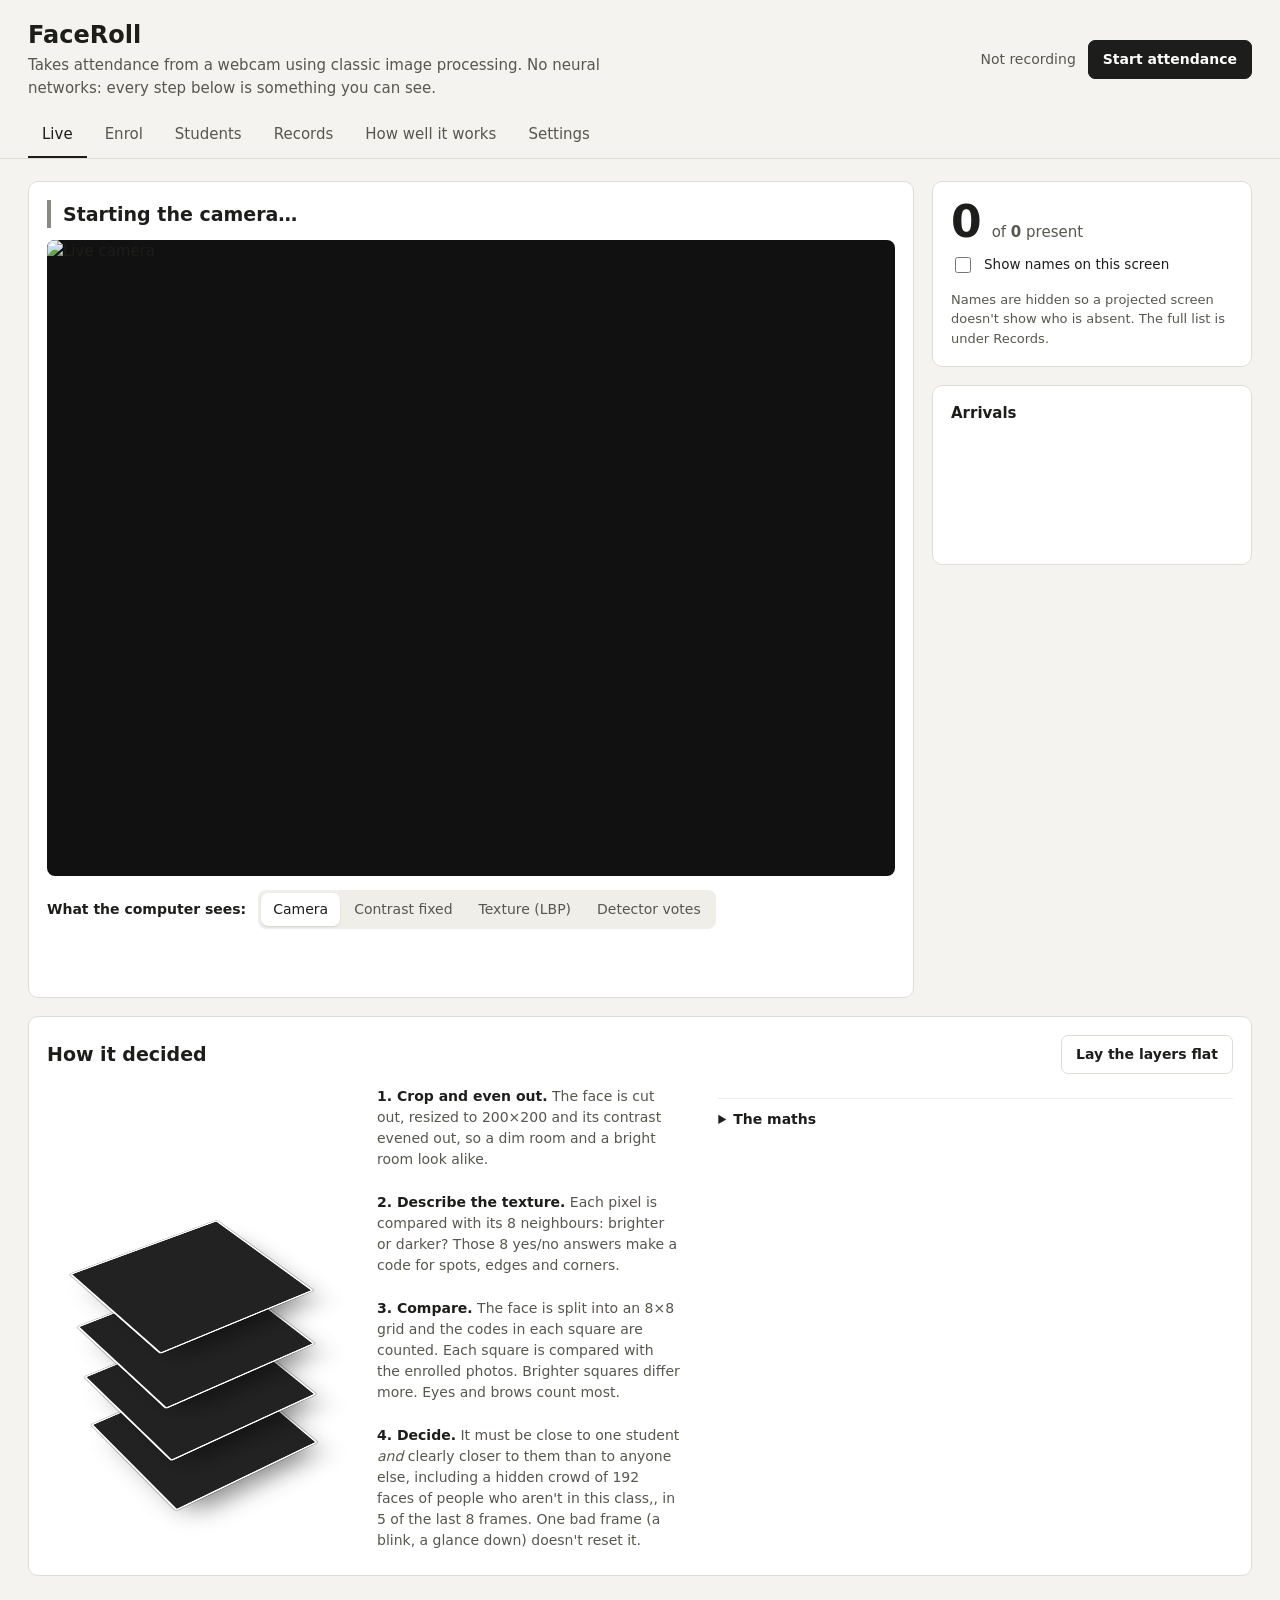
==== commit ab2df206: "Stranger-proof small classes, occlusion robustness, private mode, browser E2E test - Background crow" ====
--- a/static/index.html
+++ b/static/index.html
@@ -54,9 +54,12 @@
       <div class="side">
         <div class="card">
           <div class="big-count"><b id="kPresent">0</b><span>of <b id="kTotal">0</b> present</span></div>
+          <label class="check small-check"><input type="checkbox" id="showNames"> Show names on this screen</label>
+          <p class="welcome" id="welcome" hidden></p>
           <ul class="roster" id="roster"></ul>
+          <p class="muted small" id="privNote">Names are hidden so a projected screen doesn't show who is absent. The full list is under Records.</p>
         </div>
-        <div class="card">
+        <div class="card" id="feedCard">
           <h3>Arrivals</h3>
           <ul class="feed" id="feed"></ul>
         </div>
@@ -80,7 +83,7 @@
             <li data-l="0"><b>Crop and even out.</b> The face is cut out, resized to 200×200 and its contrast evened out, so a dim room and a bright room look alike.</li>
             <li data-l="1"><b>Describe the texture.</b> Each pixel is compared with its 8 neighbours: brighter or darker? Those 8 yes/no answers make a code for spots, edges and corners.</li>
             <li data-l="2"><b>Compare.</b> The face is split into an 8×8 grid and the codes in each square are counted. Each square is compared with the enrolled photos. Brighter squares differ more. Eyes and brows count most.</li>
-            <li data-l="3"><b>Decide.</b> It must be close to one student <i>and</i> clearly closer to them than to anyone else, in 5 of the last 8 frames. One bad frame (a blink, a glance down) doesn't reset it.</li>
+            <li data-l="3"><b>Decide.</b> It must be close to one student <i>and</i> clearly closer to them than to anyone else, including a hidden crowd of 192 faces of people who aren't in this class,, in 5 of the last 8 frames. One bad frame (a blink, a glance down) doesn't reset it.</li>
           </ol>
         </div>
         <div>
--- a/static/style.css
+++ b/static/style.css
@@ -93,6 +93,8 @@
 .feed time { color: var(--ink-3); margin-right: 8px; font-variant-numeric: tabular-nums; }
 @keyframes drop { from { opacity: 0; transform: translateY(-6px); } }
 .empty-note { color: var(--ink-3); font-size: 14px; padding: 6px 0; }
+.small-check { margin: 0 0 10px; font-size: 13.5px; color: var(--ink-2); }
+.welcome { font-size: 17px; font-weight: 600; color: var(--green); margin: 6px 0; animation: drop .4s var(--ease); }
 
 /* ------------------------------------------------------------- how it decided: 3D exploded layers */
 .how-head { display: flex; justify-content: space-between; align-items: center; margin-bottom: 6px; }
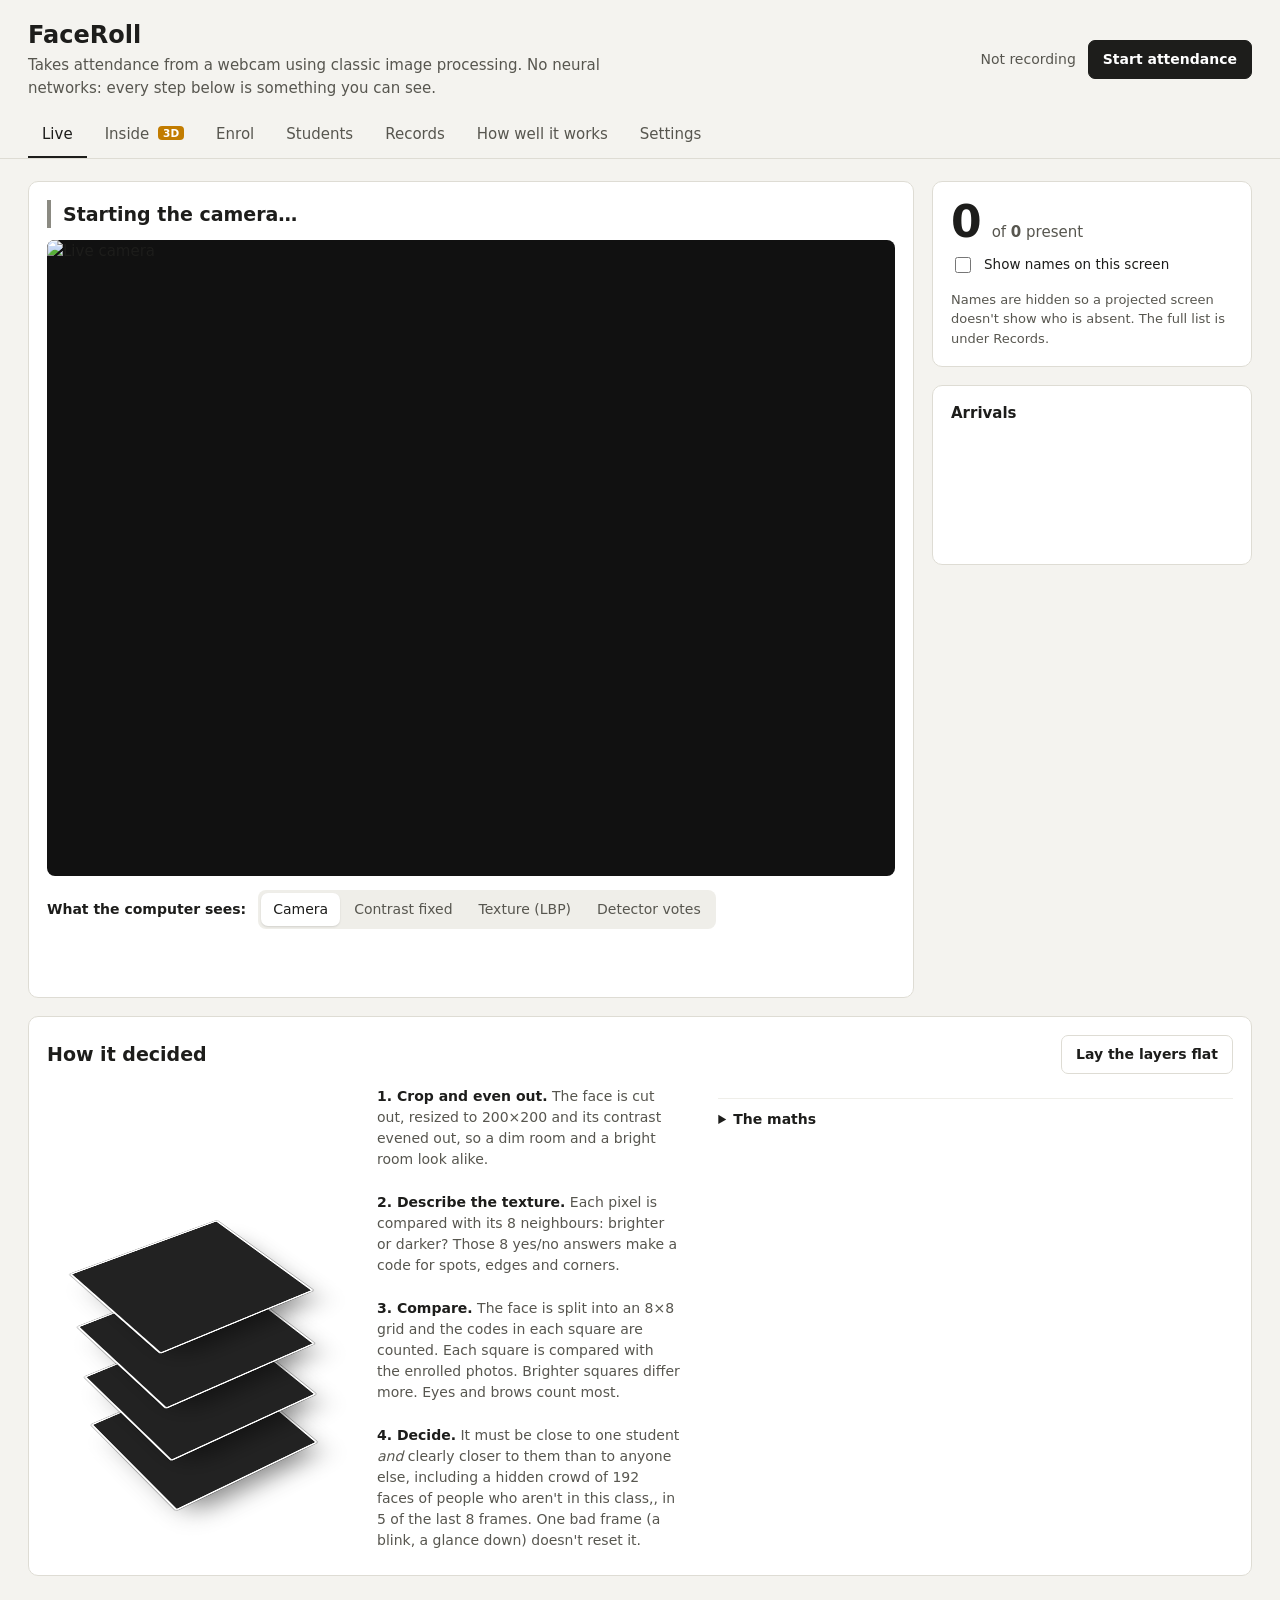
==== commit 085ff489: "Dashboard: Inside tab (Haar replay, distance race, 3D LBP fingerprint), semester report, safe CSV wr" ====
--- a/static/index.html
+++ b/static/index.html
@@ -22,6 +22,7 @@
 
 <nav class="tabs">
   <a data-tab="live" class="on">Live</a>
+  <a data-tab="inside">Inside <span class="new">3D</span></a>
   <a data-tab="register">Enrol</a>
   <a data-tab="students">Students</a>
   <a data-tab="records">Records</a>
@@ -98,6 +99,44 @@
     </div>
   </section>
 
+  <!-- ============================================================ INSIDE -->
+  <section id="tab-inside" class="face">
+    <div class="row-head"><h2>Inside the pipeline</h2><span class="muted small" id="inStatus">Look at the camera…</span></div>
+    <div class="card">
+      <h3>1. Your face at every step</h3>
+      <div class="tiles" id="inTiles"></div>
+    </div>
+    <div class="two">
+      <div class="card">
+        <h3>2. The Haar cascade, running on your face</h3>
+        <p class="muted small">Viola–Jones: 25 stages and 2,913 rectangle tests on a 24×24 window. This re-runs OpenCV's own cascade file step by step in NumPy (it matches OpenCV's decisions on the same windows), so you can watch each test vote.</p>
+        <div class="haar">
+          <div class="haar-cv"><canvas id="haarCv" width="288" height="288"></canvas><span class="legend"><i class="w"></i>sum counted + <i class="b"></i>sum counted −</span></div>
+          <div class="haar-side">
+            <div class="stagebar" id="stageBar" aria-label="25 cascade stages"></div>
+            <p class="verdict-line" id="haarVerdict"></p>
+            <div class="seg" id="haarStageSeg"><button data-s="0" class="on">Stage 1</button><button data-s="1">Stage 2</button><button data-s="2">Stage 3</button></div>
+            <div class="haar-test" id="haarTest"></div>
+            <div class="haar-sum" id="haarSum"></div>
+            <button id="haarPlay" class="ghost">Pause</button>
+          </div>
+        </div>
+      </div>
+      <div class="card">
+        <h3>3. Who is it? The distance race</h3>
+        <p class="muted small">χ² distance from your face to every enrolled student (closest of their 60 templates) and to the closest of 192 strangers hidden in the gallery. Shorter bar = more alike.</p>
+        <div id="race" class="race"></div>
+        <div id="raceVerdict" class="race-verdict"></div>
+      </div>
+    </div>
+    <div class="card">
+      <div class="how-head"><h3>4. Your face's fingerprint, in 3D</h3>
+        <div class="seg" id="fpMode"><button data-m="hist" class="on">Texture histograms</button><button data-m="w">× learned weights</button></div></div>
+      <p class="muted small" id="fpNote">Each square of your face (8×8 grid) holds 59 bars: how often each kind of texture code (spot, edge, corner, flat…) appears there. These 3,776 numbers (and the same again at radius 2) are what gets compared, not the photo. Drag to turn it.</p>
+      <div class="fp3d" id="fp3d"><span class="fp-hint" id="fpHint">Waiting for a face…</span></div>
+    </div>
+  </section>
+
   <!-- ============================================================ REGISTER -->
   <section id="tab-register" class="face">
     <div class="two">
@@ -136,6 +175,11 @@
   <!-- ============================================================ RECORDS -->
   <section id="tab-records" class="face">
     <div class="row-head"><h2>Records</h2><span class="muted small">One sheet per day</span></div>
+    <div class="card" id="reportCard">
+      <div class="how-head"><h3>Semester summary</h3><a href="/api/report.csv"><button>Download summary CSV</button></a></div>
+      <div class="stats rep-kpis" id="repKpis"></div>
+      <div id="repTable"></div>
+    </div>
     <div id="recordList"></div>
   </section>
 
@@ -175,6 +219,8 @@
     </div>
   </section>
 </main>
+<script src="/static/vendor/three.min.js"></script>
 <script src="/static/app.js"></script>
+<script src="/static/inside.js"></script>
 </body>
 </html>
--- a/static/style.css
+++ b/static/style.css
@@ -199,6 +199,58 @@
   opacity: 0; transform: translateY(10px); transition: .3s var(--ease); pointer-events: none; max-width: 440px; z-index: 9; font-size: 14px; }
 .toast.show { opacity: 1; transform: none; }
 
+/* ------------------------------------------------------------- inside the pipeline */
+.tabs a .new { font-size: 10.5px; font-weight: 700; background: var(--amber); color: #fff; border-radius: 4px; padding: 1px 5px; margin-left: 4px; vertical-align: 2px; }
+.tiles { display: grid; grid-template-columns: repeat(6, minmax(0, 1fr)); gap: 10px; }
+.tile { min-width: 0; }
+.tile .img { aspect-ratio: 1; border-radius: 6px; background-color: #222; background-size: 600% 100%; background-repeat: no-repeat; image-rendering: pixelated; }
+.tile span { display: block; font-size: 12.5px; color: var(--ink-2); margin-top: 5px; }
+.tile span b { color: var(--ink); margin-right: 4px; }
+.haar { display: grid; grid-template-columns: 288px minmax(0, 1fr); gap: 18px; align-items: start; margin-top: 10px; }
+.haar-cv canvas { width: 100%; max-width: 288px; aspect-ratio: 1; border-radius: 6px; display: block; image-rendering: pixelated; background: #222; }
+.haar-cv .legend { display: flex; gap: 6px; align-items: center; font-size: 12px; color: var(--ink-3); margin-top: 6px; }
+.haar-cv .legend i { width: 12px; height: 12px; display: inline-block; border: 1px solid var(--ink-3); }
+.haar-cv .legend i.w { background: #fff; } .haar-cv .legend i.b { background: #111; margin-left: 8px; }
+.haar-side { display: grid; gap: 10px; min-width: 0; }
+.stagebar { display: grid; grid-template-columns: repeat(25, minmax(0, 1fr)); gap: 2px; }
+.stagebar i { height: 22px; border-radius: 2px; background: var(--soft); }
+.stagebar i.ok { background: var(--green); } .stagebar i.no { background: var(--red); } .stagebar i.sel { outline: 2px solid var(--ink); outline-offset: 1px; }
+.verdict-line { font-weight: 600; margin: 0; }
+.haar-test { font-size: 14px; color: var(--ink-2); font-variant-numeric: tabular-nums; min-height: 64px; }
+.haar-test b { color: var(--ink); }
+.haar-sum .meter { margin: 0; }
+.race { display: grid; gap: 8px; margin-top: 12px; }
+.race .row { display: grid; grid-template-columns: 170px minmax(0, 1fr) 54px; gap: 10px; align-items: center; font-size: 14px; }
+.race .row .nm { overflow: hidden; text-overflow: ellipsis; white-space: nowrap; }
+.race .row .tr { position: relative; height: 16px; background: var(--soft); border-radius: 3px; }
+.race .row .tr em { position: absolute; left: 0; top: 0; bottom: 0; border-radius: 3px; background: var(--ink-3); transition: width .35s var(--ease); }
+.race .row.first .tr em { background: var(--blue); } .race .row.first.ok .tr em { background: var(--green); }
+.race .row.crowd .tr em { background: repeating-linear-gradient(45deg, var(--ink-3) 0 4px, transparent 4px 8px); }
+.race .row .tr i { position: absolute; top: -4px; bottom: -4px; width: 2px; background: var(--ink); }
+.race .row .v { font-variant-numeric: tabular-nums; text-align: right; font-size: 13px; color: var(--ink-2); }
+.race-verdict { margin-top: 14px; font-size: 14px; color: var(--ink-2); }
+.race-verdict b.ok { color: var(--green); } .race-verdict b.no { color: var(--red); }
+.fp3d { position: relative; aspect-ratio: 16 / 7; border-radius: 8px; background: radial-gradient(ellipse at 50% 40%, #fff, var(--soft)); overflow: hidden; margin-top: 10px; touch-action: pan-y; }
+.fp3d canvas { display: block; width: 100%; height: 100%; cursor: grab; }
+.fp-hint { position: absolute; left: 12px; top: 10px; font-size: 12.5px; color: var(--ink-3); }
+/* records: semester summary */
+.rep-kpis { grid-template-columns: repeat(4, 1fr); margin: 12px 0 6px; }
+.rep-kpis .stat { background: var(--soft); border: 0; }
+.rep-scroll { overflow-x: auto; }
+table.rep td { vertical-align: middle; }
+table.rep .r { color: var(--ink-3); font-size: 13px; }
+.pct { display: grid; grid-template-columns: 140px auto; gap: 10px; align-items: center; font-size: 13px; font-variant-numeric: tabular-nums; white-space: nowrap; }
+.pbar { position: relative; height: 10px; background: var(--soft); border-radius: 5px; }
+.pbar em { position: absolute; inset: 0 auto 0 0; border-radius: 5px; background: var(--green); }
+tr.low .pbar em { background: var(--red); }
+.pbar i { position: absolute; top: -3px; bottom: -3px; width: 2px; background: var(--ink); }
+.days { display: flex; gap: 2px; }
+.days i { width: 10px; height: 16px; border-radius: 2px; background: var(--soft); }
+.days i.p { background: var(--green); } .days i.a { background: #e7c3bf; }
+.tag.lowtag { background: #f6dedb; color: var(--red); white-space: nowrap; }
+@media (max-width: 1150px) { .tiles { grid-template-columns: repeat(3, minmax(0, 1fr)); } .haar { grid-template-columns: 1fr; } }
+@media (max-width: 760px) { .rep-kpis { grid-template-columns: 1fr 1fr; } .fp3d { aspect-ratio: 4 / 3; } }
+
 @media (prefers-reduced-motion: reduce) {
   .face.in-r, .face.in-l, .face.out-r, .face.out-l { animation: none; }
   .out-r, .out-l { display: none !important; }
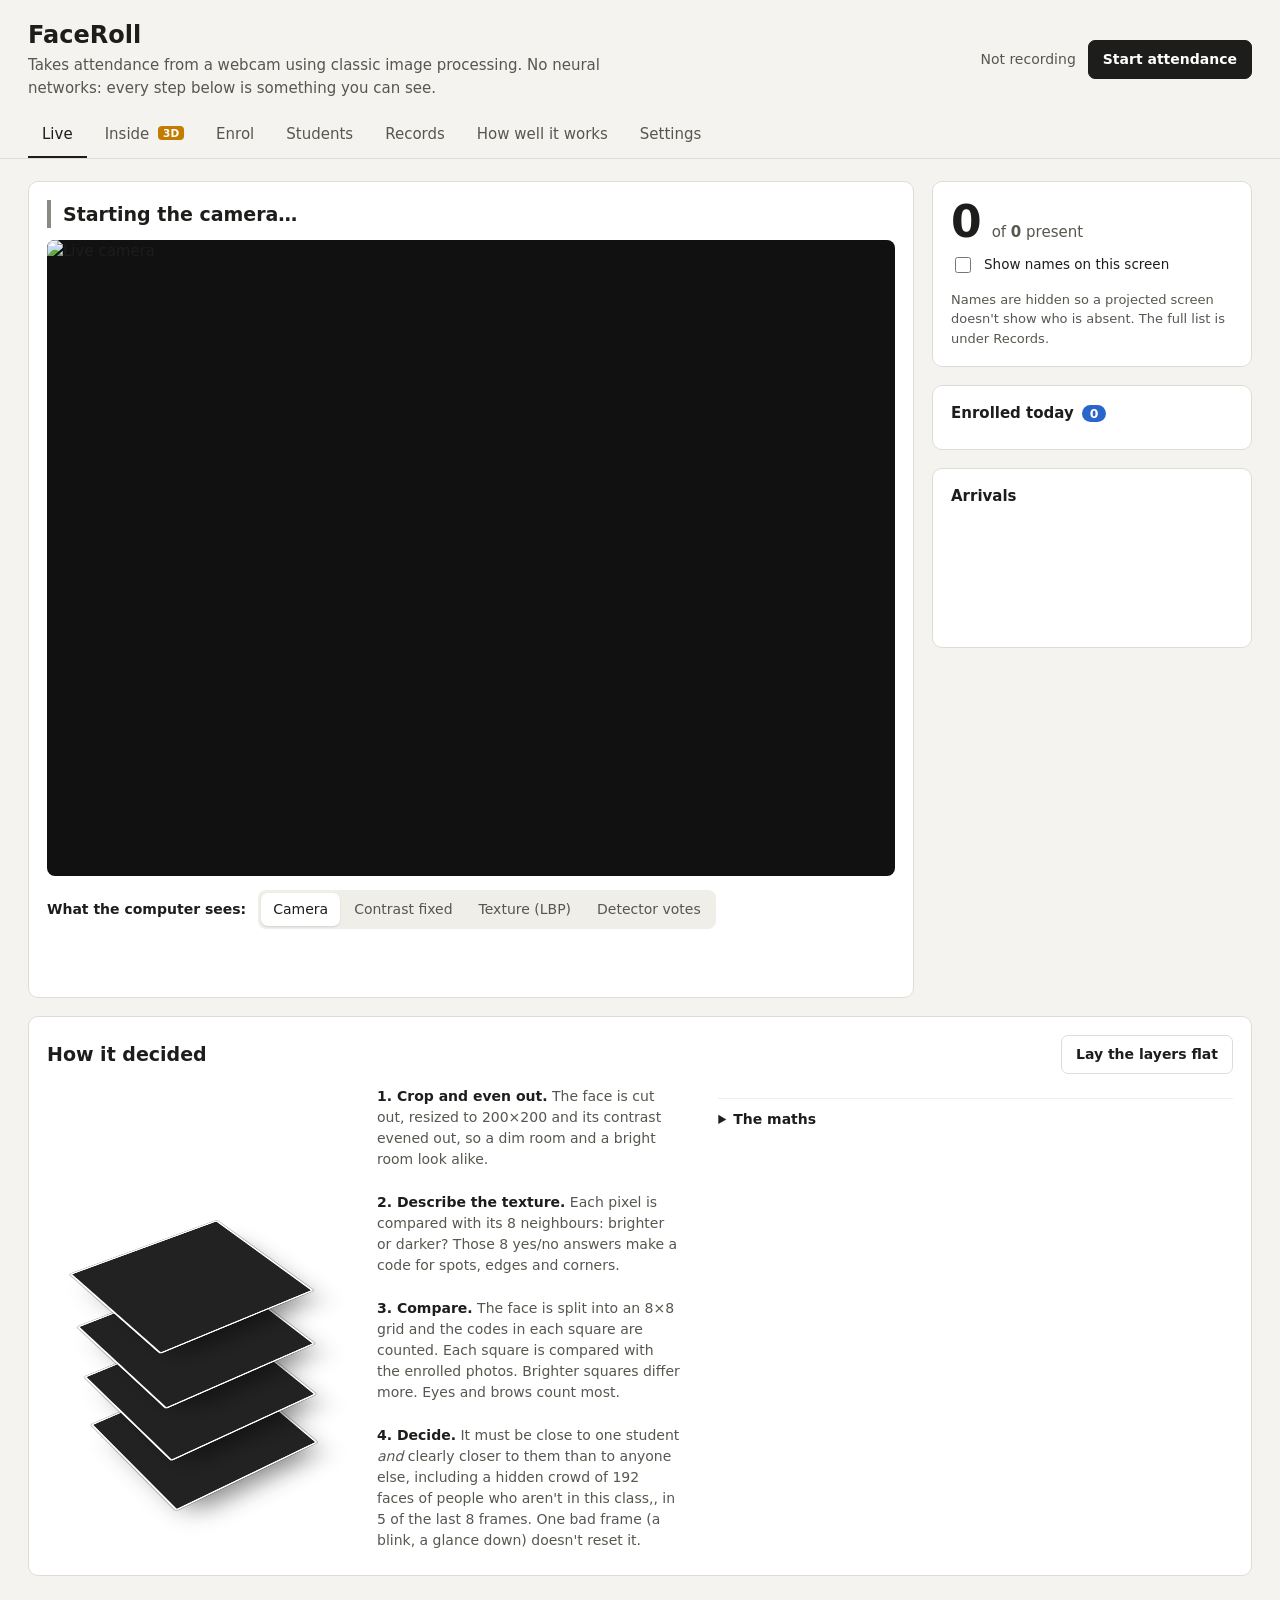
==== commit 67d6a932: "Enrolled today on Live and Students; colour-safe charts - Live tab: "Enrolled today" card (count + n" ====
--- a/static/index.html
+++ b/static/index.html
@@ -60,6 +60,10 @@
           <ul class="roster" id="roster"></ul>
           <p class="muted small" id="privNote">Names are hidden so a projected screen doesn't show who is absent. The full list is under Records.</p>
         </div>
+        <div class="card" id="newCard">
+          <h3>Enrolled today <span class="count" id="kNew">0</span></h3>
+          <ul class="newlist" id="newList"></ul>
+        </div>
         <div class="card" id="feedCard">
           <h3>Arrivals</h3>
           <ul class="feed" id="feed"></ul>
@@ -126,6 +130,7 @@
         <h3>3. Who is it? The distance race</h3>
         <p class="muted small">χ² distance from your face to every enrolled student (closest of their 60 templates) and to the closest of 192 strangers hidden in the gallery. Shorter bar = more alike.</p>
         <div id="race" class="race"></div>
+        <div class="race-key"><span><i class="mk"></i>0.50 distance limit</span><span><i class="sw st"></i>enrolled student</span><span><i class="sw cr"></i>crowd of strangers</span></div>
         <div id="raceVerdict" class="race-verdict"></div>
       </div>
     </div>
@@ -134,6 +139,7 @@
         <div class="seg" id="fpMode"><button data-m="hist" class="on">Texture histograms</button><button data-m="w">× learned weights</button></div></div>
       <p class="muted small" id="fpNote">Each square of your face (8×8 grid) holds 59 bars: how often each kind of texture code (spot, edge, corner, flat…) appears there. These 3,776 numbers (and the same again at radius 2) are what gets compared, not the photo. Drag to turn it.</p>
       <div class="fp3d" id="fp3d"><span class="fp-hint" id="fpHint">Waiting for a face…</span></div>
+      <div class="scale-key"><span>rare in this square</span><i></i><span>common</span><span class="muted">· bar height = share of the square's pixels with that texture code</span></div>
     </div>
   </section>
 
@@ -169,6 +175,7 @@
       <h2>Students</h2>
       <div><span class="muted small">Photos stay on this laptop. Click a card to see the photos it learned from.</span> <button id="btnTrain">Retrain</button></div>
     </div>
+    <div class="seg stu-filter" id="stuFilter"><button data-f="all" class="on">Everyone</button><button data-f="new">Enrolled today <span id="stuNewCount"></span></button></div>
     <div class="cards" id="studentCards"></div>
   </section>
 
--- a/static/style.css
+++ b/static/style.css
@@ -84,6 +84,7 @@
 .roster li { display: grid; grid-template-columns: 36px 1fr auto; gap: 10px; align-items: center; padding: 7px 0; border-top: 1px solid var(--soft); }
 .avatar { width: 36px; height: 36px; border-radius: 50%; object-fit: cover; background: var(--soft); filter: grayscale(1); opacity: .7; }
 .roster li.Present .avatar { filter: none; opacity: 1; }
+.newlist .avatar { filter: none; opacity: 1; }
 .roster b { display: block; font-weight: 600; }
 .roster .r { font-size: 13px; color: var(--ink-3); }
 .tag { font-size: 12.5px; font-weight: 600; padding: 2px 9px; border-radius: 999px; }
@@ -199,6 +200,18 @@
   opacity: 0; transform: translateY(10px); transition: .3s var(--ease); pointer-events: none; max-width: 440px; z-index: 9; font-size: 14px; }
 .toast.show { opacity: 1; transform: none; }
 
+/* enrolled today */
+#newCard h3 { display: flex; align-items: center; gap: 8px; }
+#newCard .count { font-size: 12.5px; font-weight: 700; background: var(--blue); color: #fff; border-radius: 10px; padding: 1px 8px; }
+.newlist { list-style: none; margin: 8px 0 0; padding: 0; display: grid; gap: 8px; max-height: 260px; overflow-y: auto; }
+.newlist li { display: flex; align-items: center; gap: 10px; }
+.newlist li div { display: grid; min-width: 0; }
+.newlist .r { font-size: 12.5px; color: var(--ink-3); }
+.newlist .empty-note { color: var(--ink-3); font-size: 14px; }
+.stu-filter { margin-bottom: 14px; width: max-content; }
+.flip .front { position: relative; }
+.flip .front span { display: block; }
+.newbadge { position: absolute; top: 10px; left: 10px; font-style: normal; font-size: 11.5px; font-weight: 700; background: var(--blue); color: #fff; border-radius: 5px; padding: 3px 8px; }
 /* ------------------------------------------------------------- inside the pipeline */
 .tabs a .new { font-size: 10.5px; font-weight: 700; background: var(--amber); color: #fff; border-radius: 4px; padding: 1px 5px; margin-left: 4px; vertical-align: 2px; }
 .tiles { display: grid; grid-template-columns: repeat(6, minmax(0, 1fr)); gap: 10px; }
@@ -223,9 +236,15 @@
 .race .row { display: grid; grid-template-columns: 170px minmax(0, 1fr) 54px; gap: 10px; align-items: center; font-size: 14px; }
 .race .row .nm { overflow: hidden; text-overflow: ellipsis; white-space: nowrap; }
 .race .row .tr { position: relative; height: 16px; background: var(--soft); border-radius: 3px; }
-.race .row .tr em { position: absolute; left: 0; top: 0; bottom: 0; border-radius: 3px; background: var(--ink-3); transition: width .35s var(--ease); }
+.race .row .tr em { position: absolute; left: 0; top: 0; bottom: 0; border-radius: 0 4px 4px 0; background: var(--ink-3); transition: width .35s var(--ease); }
 .race .row.first .tr em { background: var(--blue); } .race .row.first.ok .tr em { background: var(--green); }
-.race .row.crowd .tr em { background: repeating-linear-gradient(45deg, var(--ink-3) 0 4px, transparent 4px 8px); }
+.race .row.crowd .tr em { background: #c9c7bf; }
+.race-key { display: flex; flex-wrap: wrap; gap: 6px 16px; font-size: 12.5px; color: var(--ink-3); margin-top: 10px; }
+.race-key span { display: inline-flex; align-items: center; gap: 6px; }
+.race-key .mk { width: 2px; height: 14px; background: var(--ink); }
+.race-key .sw { width: 14px; height: 10px; border-radius: 2px; } .race-key .sw.st { background: var(--ink-3); } .race-key .sw.cr { background: #c9c7bf; }
+.scale-key { display: flex; flex-wrap: wrap; align-items: center; gap: 8px; font-size: 12.5px; color: var(--ink-2); margin-top: 8px; }
+.scale-key i { width: 120px; height: 10px; border-radius: 2px; background: linear-gradient(90deg, #5598e7, #256abf, #184f95, #0d366b); }
 .race .row .tr i { position: absolute; top: -4px; bottom: -4px; width: 2px; background: var(--ink); }
 .race .row .v { font-variant-numeric: tabular-nums; text-align: right; font-size: 13px; color: var(--ink-2); }
 .race-verdict { margin-top: 14px; font-size: 14px; color: var(--ink-2); }
@@ -236,6 +255,7 @@
 /* records: semester summary */
 .rep-kpis { grid-template-columns: repeat(4, 1fr); margin: 12px 0 6px; }
 .rep-kpis .stat { background: var(--soft); border: 0; }
+.rep-kpis .stat b { font-variant-numeric: normal; }
 .rep-scroll { overflow-x: auto; }
 table.rep td { vertical-align: middle; }
 table.rep .r { color: var(--ink-3); font-size: 13px; }
@@ -244,9 +264,12 @@
 .pbar em { position: absolute; inset: 0 auto 0 0; border-radius: 5px; background: var(--green); }
 tr.low .pbar em { background: var(--red); }
 .pbar i { position: absolute; top: -3px; bottom: -3px; width: 2px; background: var(--ink); }
-.days { display: flex; gap: 2px; }
-.days i { width: 10px; height: 16px; border-radius: 2px; background: var(--soft); }
-.days i.p { background: var(--green); } .days i.a { background: #e7c3bf; }
+.days { display: flex; gap: 2px; align-items: flex-end; height: 16px; }
+.days i { width: 10px; height: 2px; border-radius: 1px; background: var(--line); }
+.days i.p { height: 16px; border-radius: 2px 2px 0 0; background: var(--green); }
+.days i.a { height: 6px; border-radius: 2px 2px 0 0; background: var(--red); }
+.strip-key { display: inline-flex; align-items: flex-end; gap: 4px; font-weight: 400; color: var(--ink-3); margin-left: 10px; }
+.strip-key i { width: 8px; height: 2px; background: var(--line); margin-left: 6px; } .strip-key i.p { height: 12px; background: var(--green); } .strip-key i.a { height: 5px; background: var(--red); }
 .tag.lowtag { background: #f6dedb; color: var(--red); white-space: nowrap; }
 @media (max-width: 1150px) { .tiles { grid-template-columns: repeat(3, minmax(0, 1fr)); } .haar { grid-template-columns: 1fr; } }
 @media (max-width: 760px) { .rep-kpis { grid-template-columns: 1fr 1fr; } .fp3d { aspect-ratio: 4 / 3; } }
